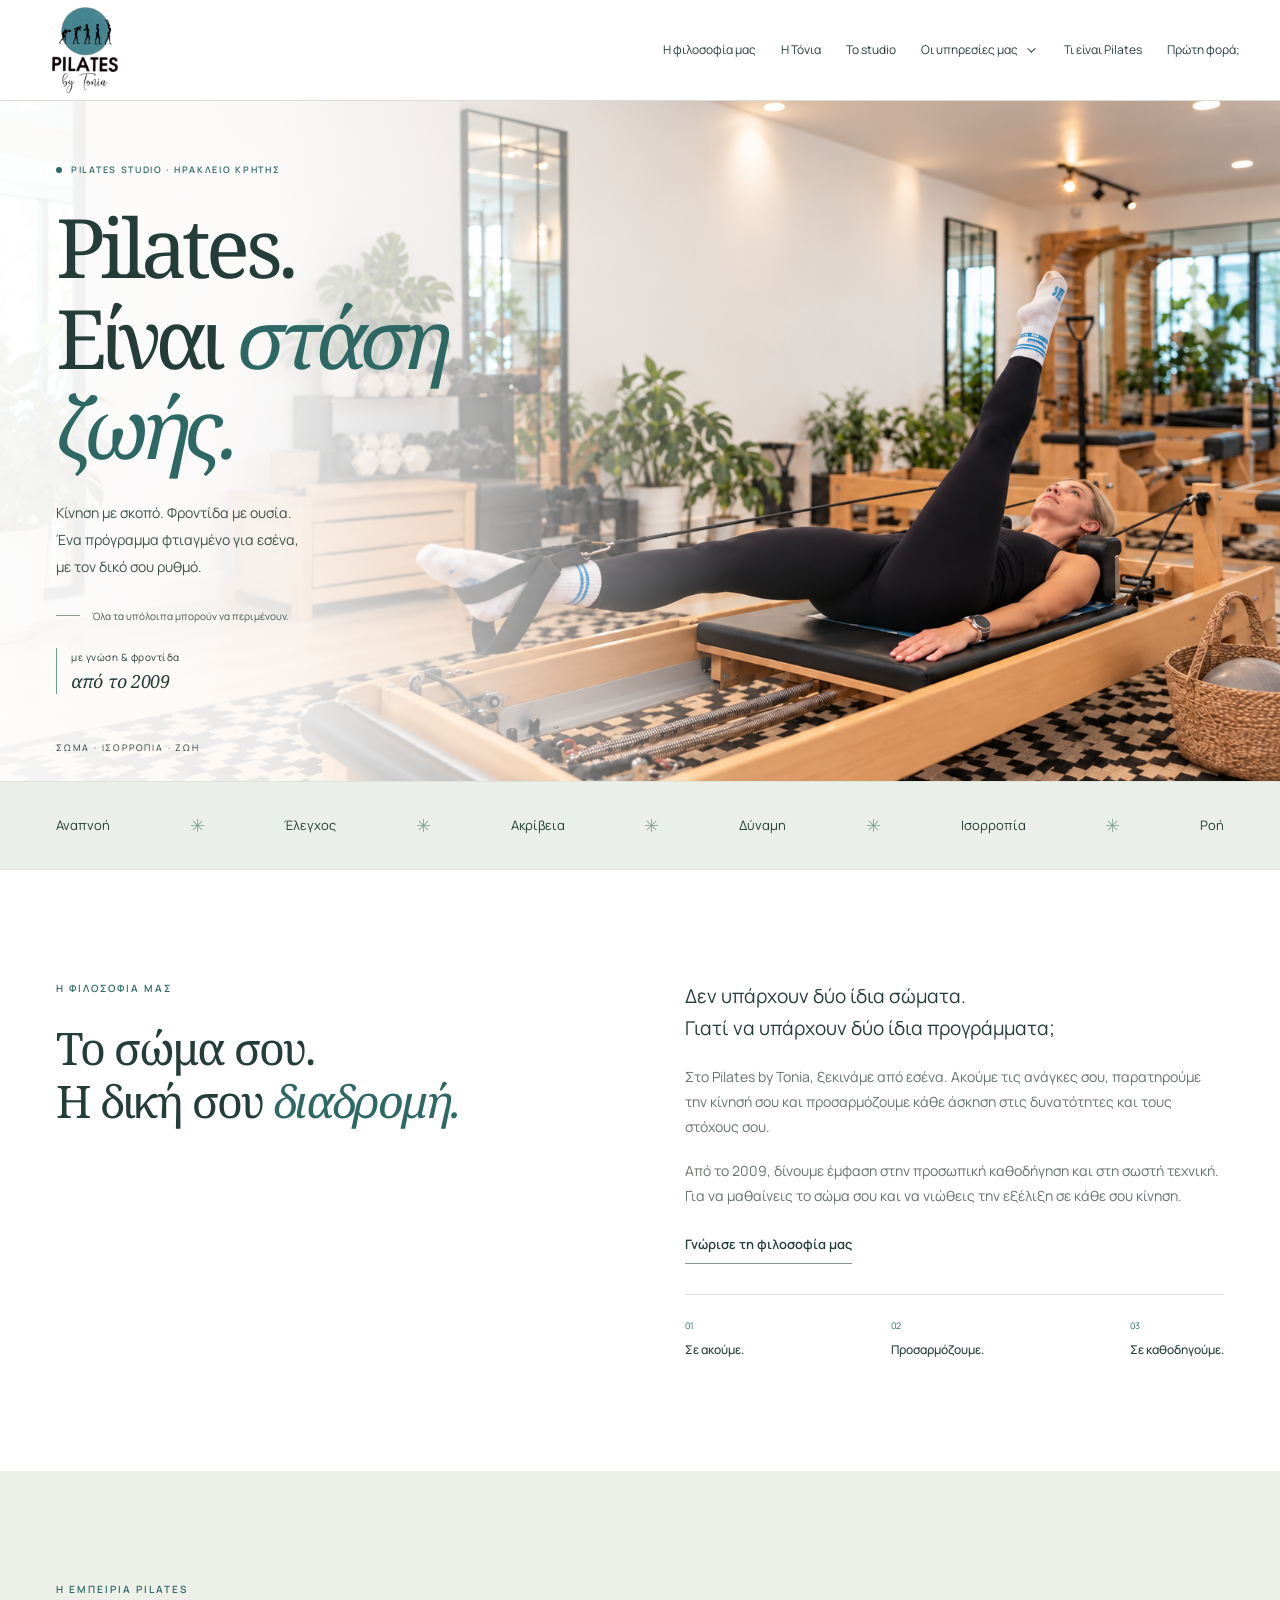
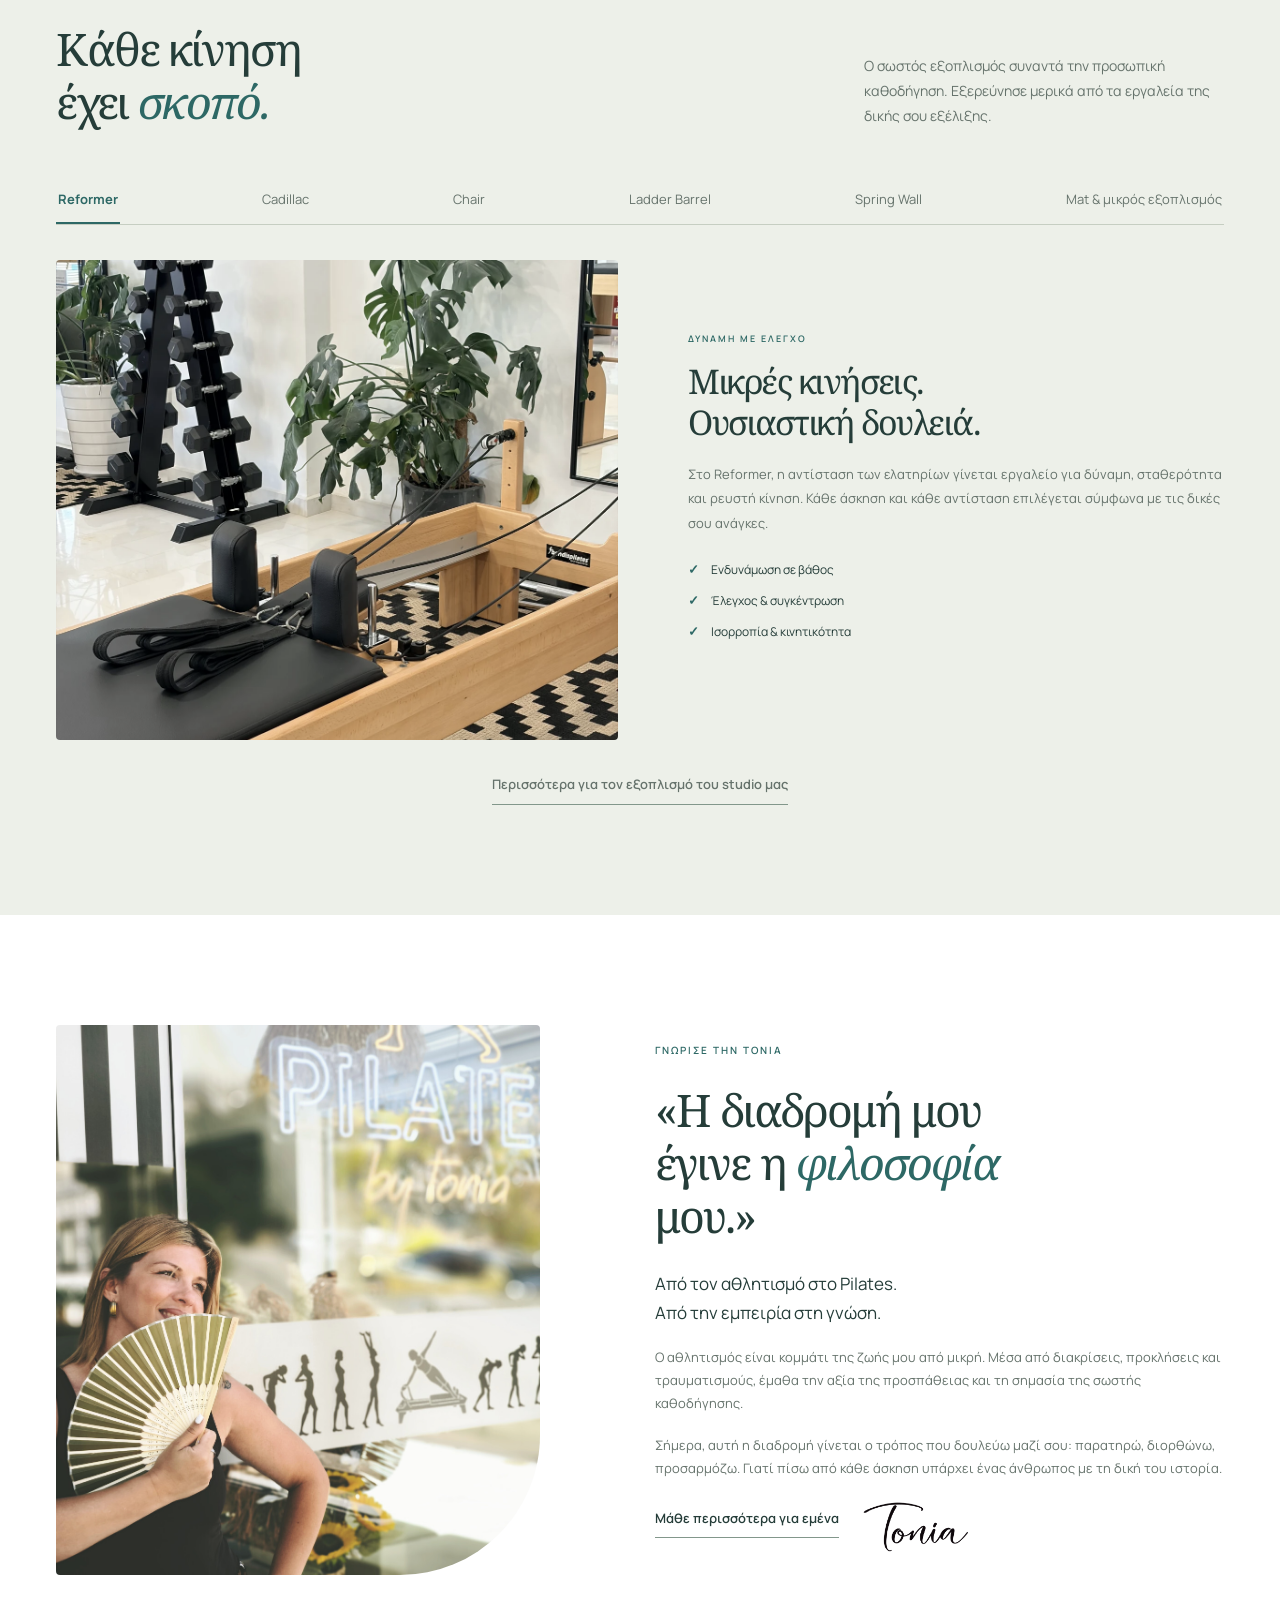
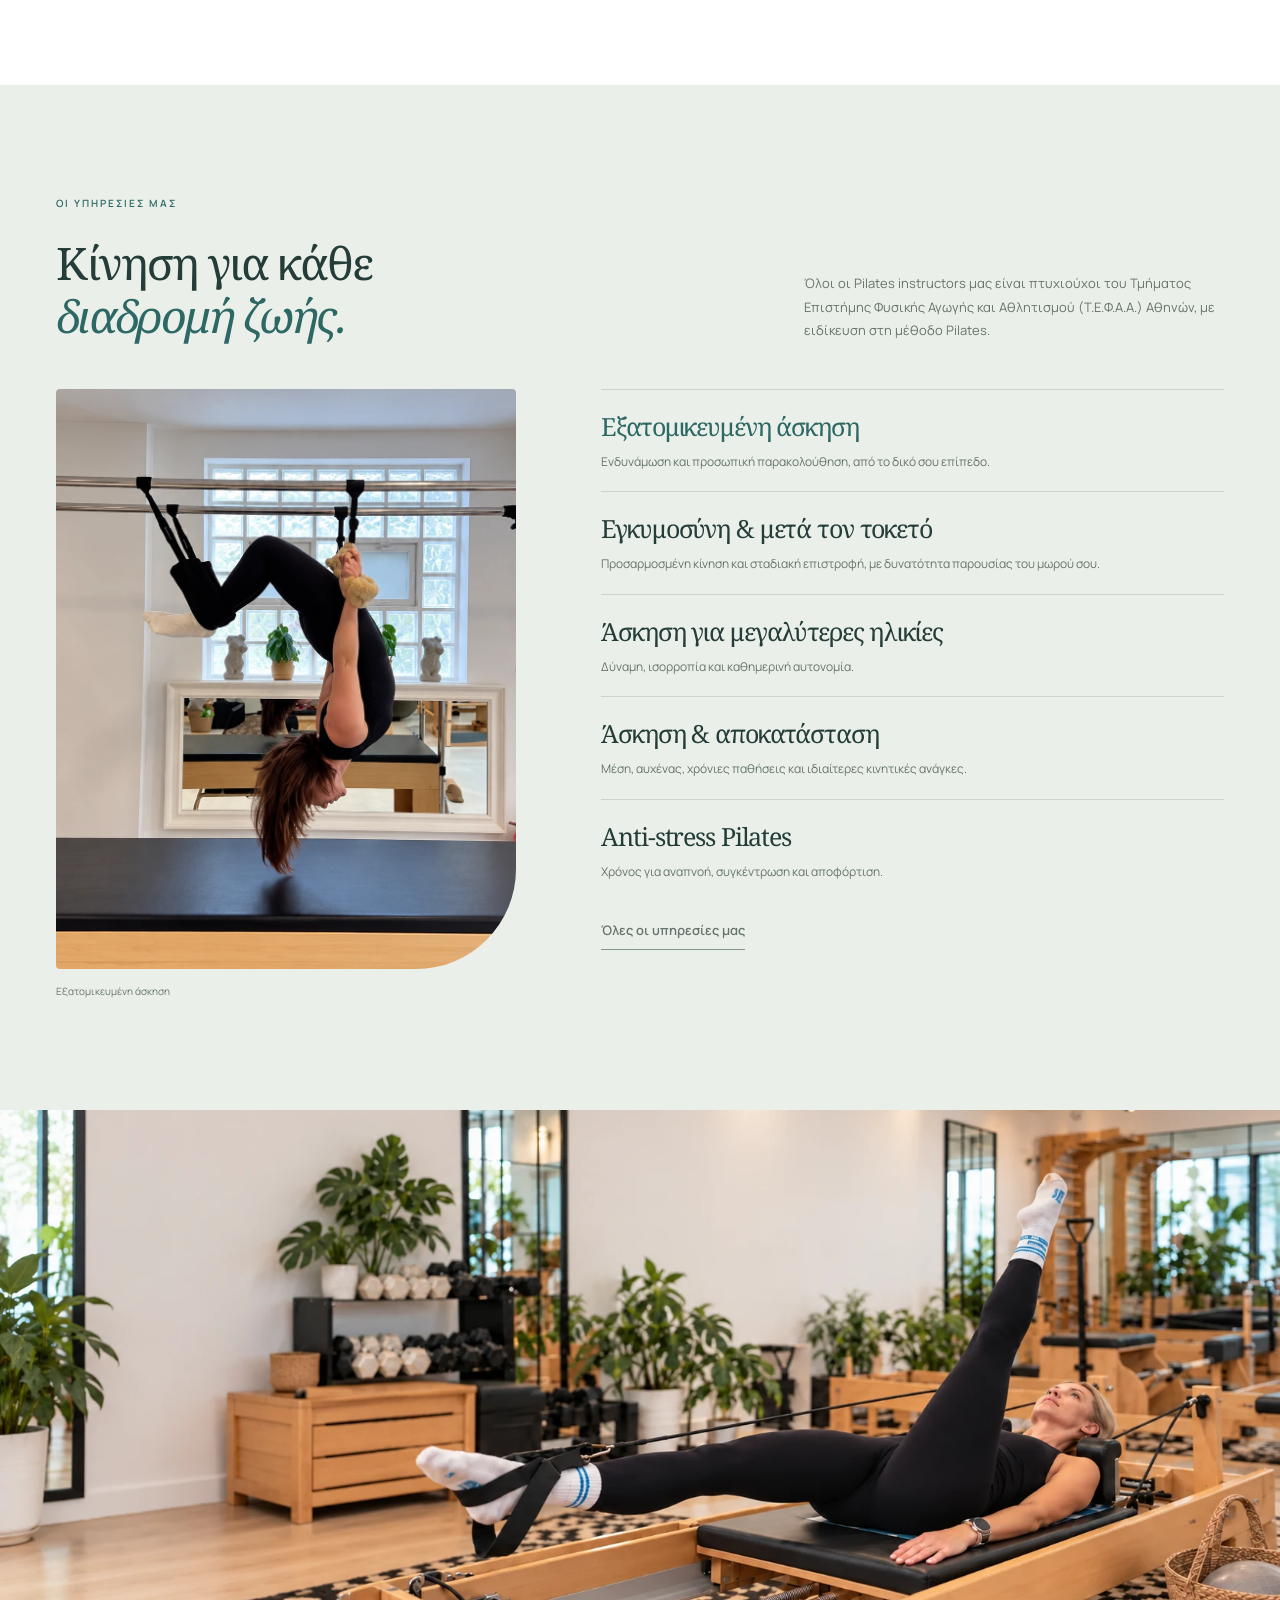
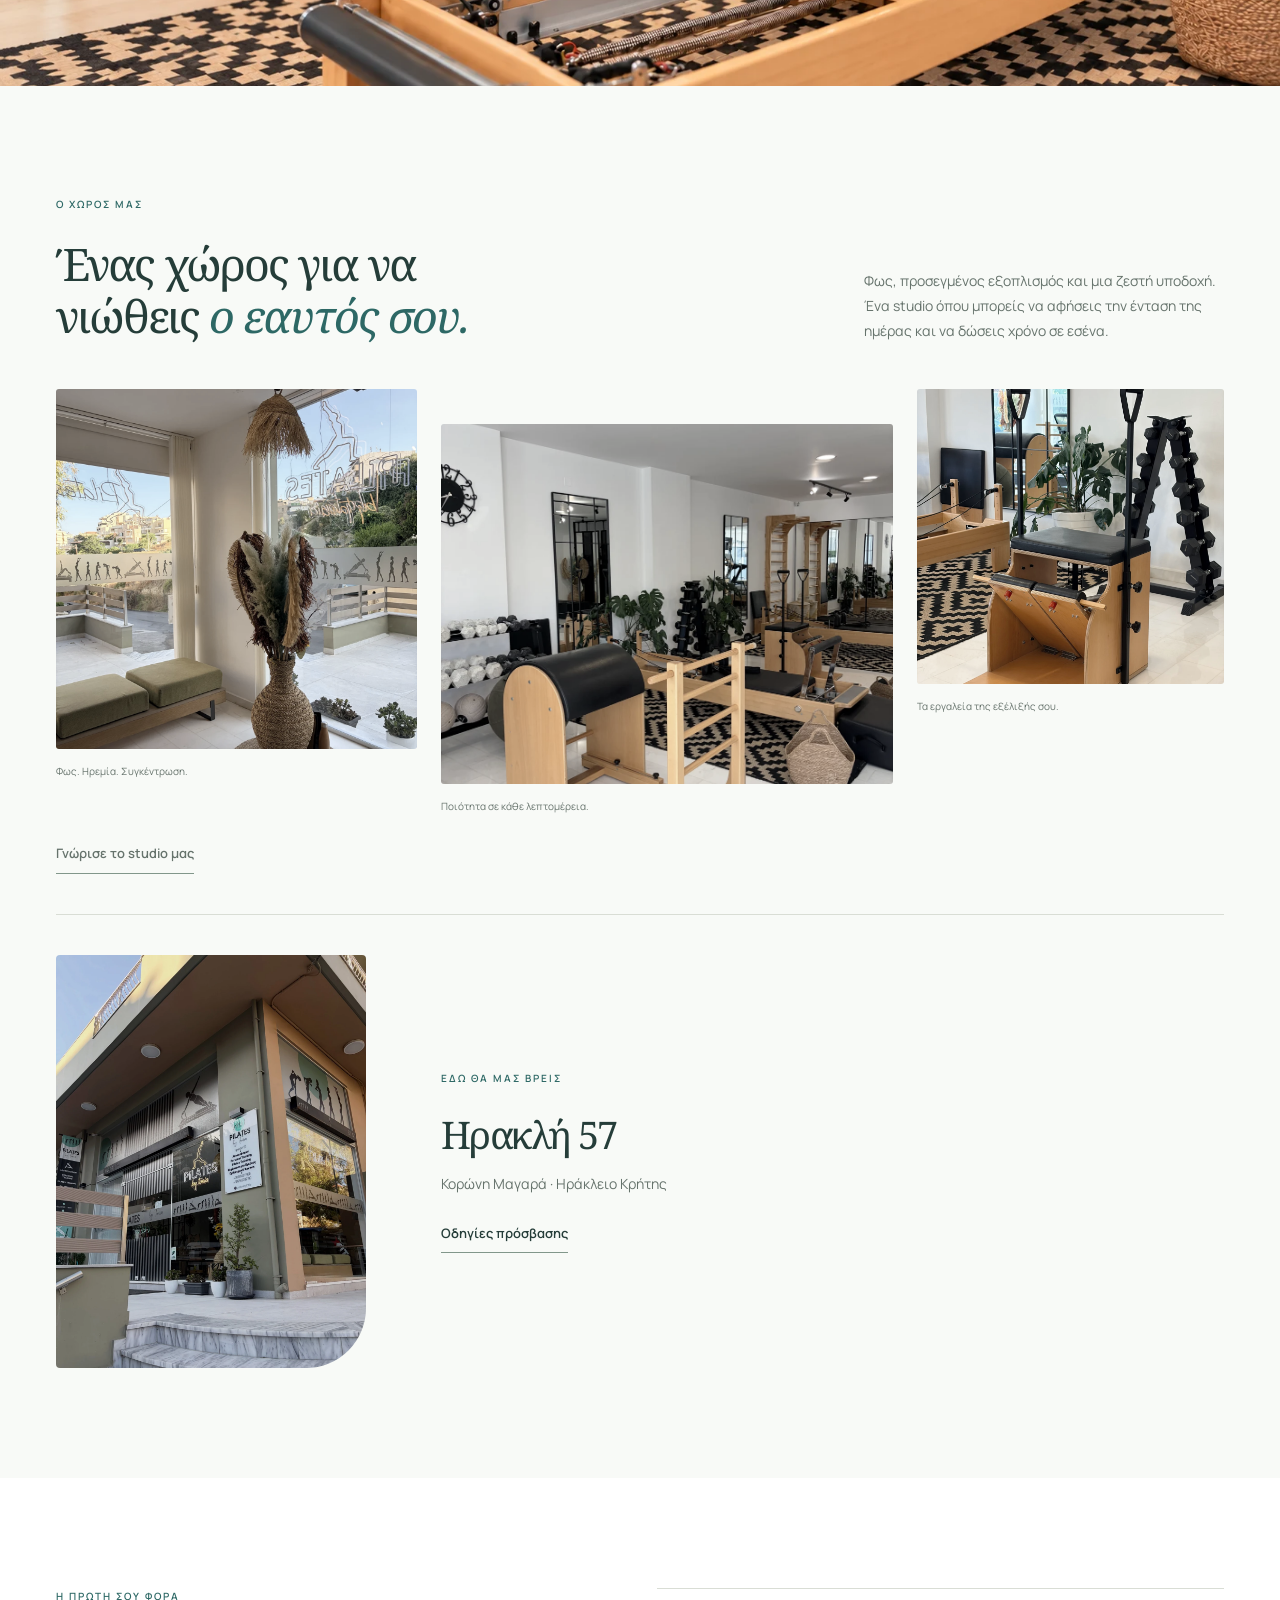
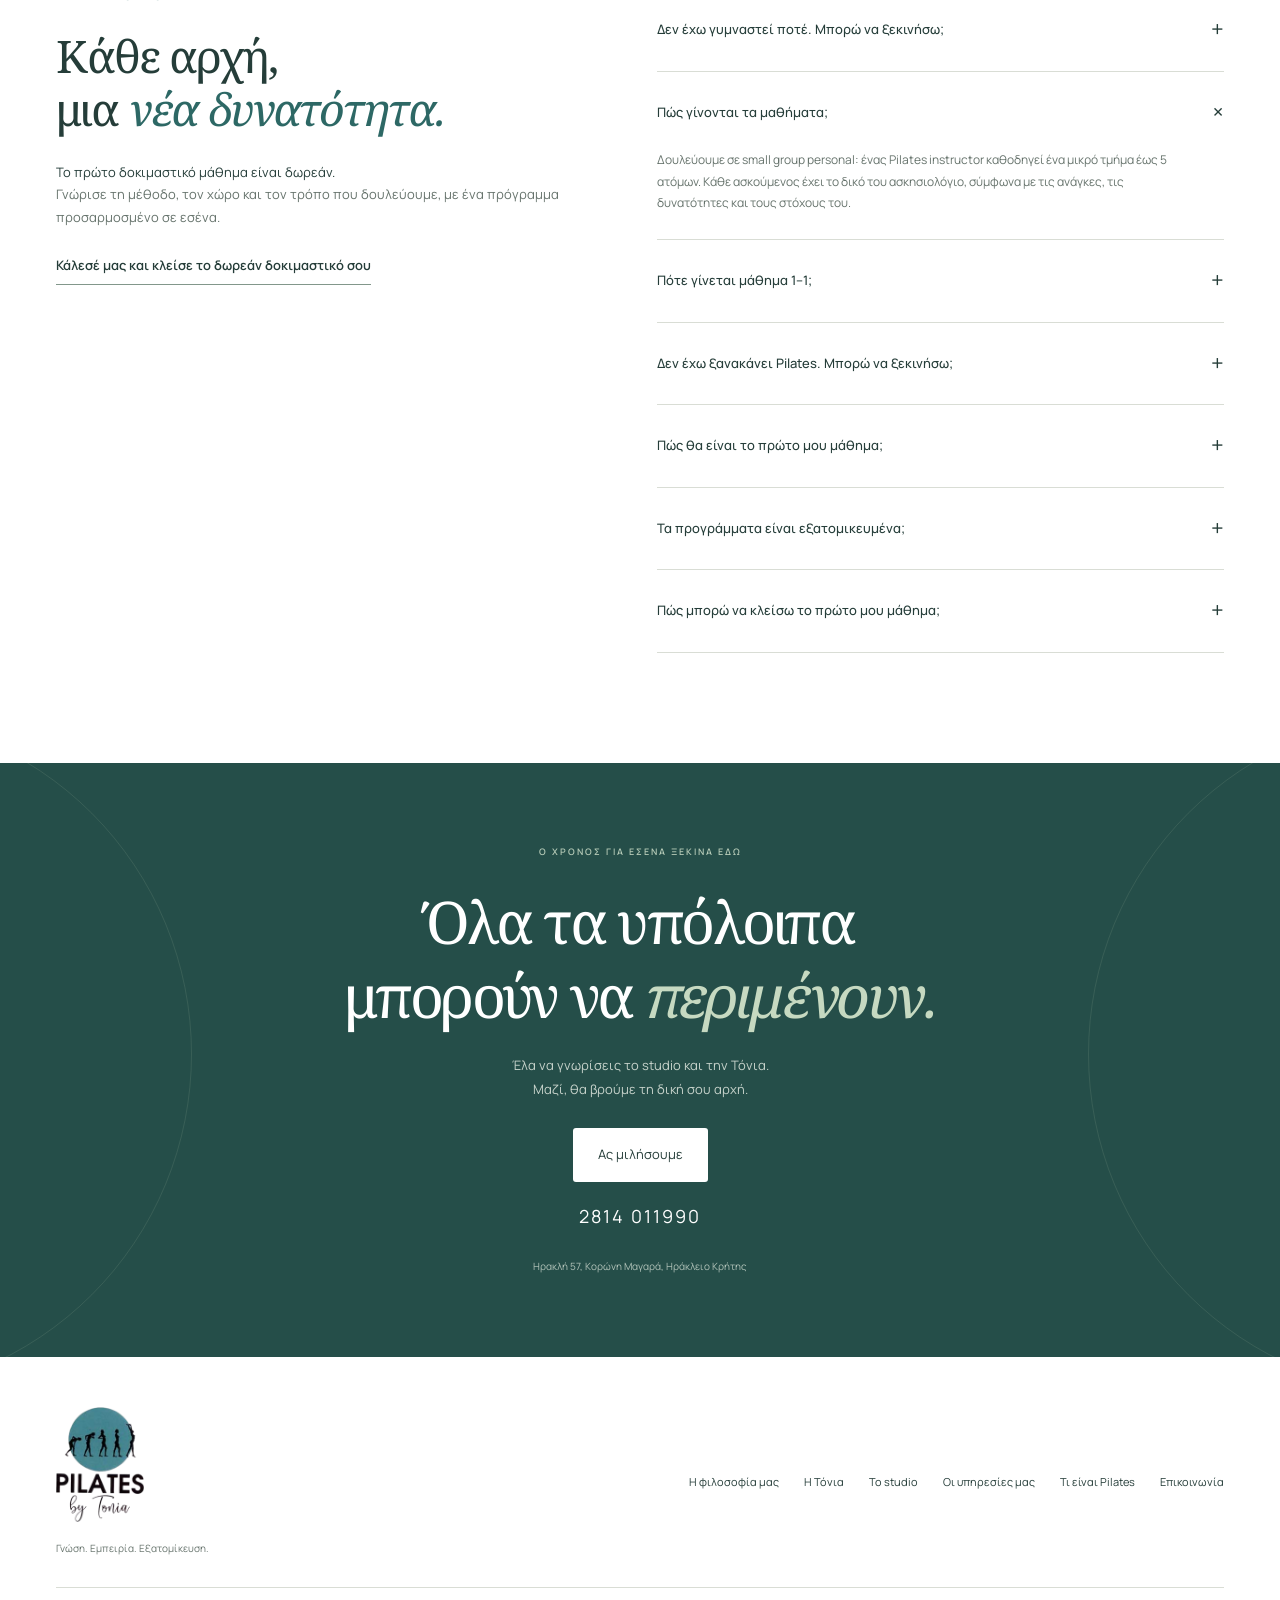
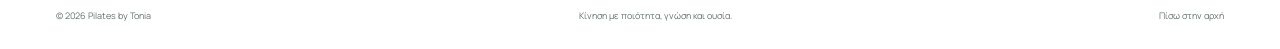
==== index-original.html @ 56502ca8 "Initial Commit" ====
<!doctype html>
<html lang="el">
<head>
<meta charset="UTF-8"><meta name="viewport" content="width=device-width, initial-scale=1">
<meta name="theme-color" content="#ffffff">
<title>Pilates by Tonia — Pilates. Είναι στάση ζωής.</title>
<meta name="description" content="Εξατομικευμένο Pilates από το 2009, στο Ηράκλειο Κρήτης. Γνώρισε την Τόνια και ένα studio όπου κάθε κίνηση έχει σκοπό. Ηρακλή 57, Κορώνη Μαγαρά. 2814 011990.">
<meta property="og:title" content="Pilates by Tonia — Είναι στάση ζωής."><meta property="og:description" content="Η δική σου κίνηση. Ο δικός σου ρυθμός. Εξατομικευμένο Pilates στο Ηράκλειο από το 2009."><meta property="og:type" content="website">
<link rel="icon" href="assets/logo.png"><link rel="preconnect" href="https://fonts.googleapis.com"><link rel="preconnect" href="https://fonts.gstatic.com" crossorigin><link href="https://fonts.googleapis.com/css2?family=Manrope:wght@400;500;600;700&family=Noto+Sans:wght@400;500;600;700&family=Noto+Serif:ital,wght@0,400;0,500;1,400&display=swap" rel="stylesheet">
<link rel="stylesheet" href="hero-original.css"><script src="hero-original.js" defer></script>
</head>
<body>
<a class="skip" href="#main">Μετάβαση στο περιεχόμενο</a>
<header class="header"><div class="nav-shell">
<a href="index.html" class="brand" aria-label="Pilates by Tonia — Αρχική"><img src="assets/logo.png" alt="Pilates by Tonia" width="100" height="100"></a>
<nav id="navigation" aria-label="Κύρια πλοήγηση"><a href="philosophy.html">Η φιλοσοφία μας</a><a href="tonia.html">Η Τόνια</a><a href="studio.html">Το studio</a><div class="nav-services"><a href="services.html">Οι υπηρεσίες μας</a><button class="services-toggle" type="button" aria-expanded="false" aria-controls="services-dropdown" aria-label="Εμφάνιση υπηρεσιών"><span aria-hidden="true"></span></button><ul class="services-dropdown" id="services-dropdown" hidden><li><a href="services.html#personal">Εξατομικευμένη άσκηση</a></li><li><a href="services.html#pregnancy">Εγκυμοσύνη</a></li><li><a href="services.html#postnatal">Μετά τον τοκετό</a></li><li><a href="services.html#mama-baby">Μαμά & μωρό</a></li><li><a href="services.html#seniors">Μεγαλύτερες ηλικίες</a></li><li><a href="services.html#adapted">Άσκηση & αποκατάσταση</a></li><li><a href="services.html#back-neck">Οσφυαλγίες & αυχενικά</a></li><li><a href="services.html#chronic">Αυτοάνοσα & χρόνιες παθήσεις</a></li><li><a href="services.html#anti-stress">Anti-stress Pilates</a></li></ul></div><a href="pilates.html">Τι είναι Pilates</a><a href="index.html#first-visit">Πρώτη φορά;</a></nav>
<button class="menu-toggle" aria-label="Άνοιγμα μενού" aria-expanded="false" aria-controls="navigation"><span></span><span></span></button>
</div></header>
<main id="main">
<section class="hero" aria-labelledby="hero-heading">
<img class="hero-image" src="assets/hero-studio-v2.png" alt="Άσκηση στο Reformer στον φωτεινό χώρο του Pilates by Tonia" fetchpriority="high" width="1672" height="941">
<div class="hero-inner wrap"><div class="hero-copy"><p class="eyebrow"><span class="dot"></span> PILATES STUDIO · ΗΡΑΚΛΕΙΟ ΚΡΗΤΗΣ</p><h1 id="hero-heading">Pilates.<br>Είναι <em>στάση</em><br> <em>ζωής.</em></h1><p class="hero-description">Κίνηση με σκοπό. Φροντίδα με ουσία.<br>Ένα πρόγραμμα φτιαγμένο για εσένα,<br class="desktop-break"> με τον δικό σου ρυθμό.</p><div class="hero-note"><span class="note-line"></span> Όλα τα υπόλοιπα μπορούν να περιμένουν.</div><div class="hero-history"><span>με γνώση & φροντίδα</span><strong>από το 2009</strong></div></div><div class="hero-meta"><span>ΣΩΜΑ · ΙΣΟΡΡΟΠΙΑ · ΖΩΗ</span></div></div>
</section>
<div class="principles"><div class="wrap principles-inner"><span>Αναπνοή</span><i aria-hidden="true">✳</i><span>Έλεγχος</span><i aria-hidden="true">✳</i><span>Ακρίβεια</span><i aria-hidden="true">✳</i><span>Δύναμη</span><i aria-hidden="true">✳</i><span>Ισορροπία</span><i aria-hidden="true">✳</i><span>Ροή</span></div></div>
<section id="philosophy" class="section wrap philosophy"><div><p class="eyebrow">Η ΦΙΛΟΣΟΦΙΑ ΜΑΣ</p><h2>Το σώμα σου.<br>Η δική σου <em>διαδρομή.</em></h2></div><div class="philosophy-copy"><p class="lead">Δεν υπάρχουν δύο ίδια σώματα.<br>Γιατί να υπάρχουν δύο ίδια προγράμματα;</p><p>Στο Pilates by Tonia, ξεκινάμε από εσένα. Ακούμε τις ανάγκες σου, παρατηρούμε την κίνησή σου και προσαρμόζουμε κάθε άσκηση στις δυνατότητες και τους στόχους σου.</p><p>Από το 2009, δίνουμε έμφαση στην προσωπική καθοδήγηση και στη σωστή τεχνική. Για να μαθαίνεις το σώμα σου και να νιώθεις την εξέλιξη σε κάθε σου κίνηση.</p><a class="text-link section-more" href="philosophy.html">Γνώρισε τη φιλοσοφία μας</a><div class="approach"><span>01 <strong>Σε ακούμε.</strong></span><span>02 <strong>Προσαρμόζουμε.</strong></span><span>03 <strong>Σε καθοδηγούμε.</strong></span></div></div></section>
<section class="movement section" id="practice"><div class="wrap"><div class="section-heading"><div><p class="eyebrow">Η ΕΜΠΕΙΡΙΑ PILATES</p><h2>Κάθε κίνηση<br>έχει <em>σκοπό.</em></h2></div><p>Ο σωστός εξοπλισμός συναντά την προσωπική καθοδήγηση. Εξερεύνησε μερικά από τα εργαλεία της δικής σου εξέλιξης.</p></div>
<div class="tabs" role="tablist" aria-label="Εξοπλισμός Pilates"><button role="tab" id="tab-reformer" aria-selected="true" aria-controls="equipment-panel" data-equipment="reformer">Reformer</button><button role="tab" id="tab-cadillac" aria-selected="false" aria-controls="equipment-panel" tabindex="-1" data-equipment="cadillac">Cadillac</button><button role="tab" id="tab-chair" aria-selected="false" aria-controls="equipment-panel" tabindex="-1" data-equipment="chair">Chair</button><button role="tab" id="tab-barrel" aria-selected="false" aria-controls="equipment-panel" tabindex="-1" data-equipment="barrel">Ladder Barrel</button><button role="tab" id="tab-spring" aria-selected="false" aria-controls="equipment-panel" tabindex="-1" data-equipment="spring">Spring Wall</button><button role="tab" id="tab-mat" aria-selected="false" aria-controls="equipment-panel" tabindex="-1" data-equipment="mat">Mat & μικρός εξοπλισμός</button></div>
<div class="equipment"><div class="equipment-photo"><img id="equipment-image" data-equipment="reformer" src="assets/reformer.webp" alt="Ξύλινο Reformer και εξοπλισμός Pilates στον χώρο του studio" width="1000" height="1333" loading="lazy"></div><div class="equipment-content"><div id="equipment-panel" role="tabpanel" aria-labelledby="tab-reformer" tabindex="0"><p class="eyebrow equipment-kicker" id="equipment-kicker">ΔΥΝΑΜΗ ΜΕ ΕΛΕΓΧΟ</p><h3 id="equipment-title">Μικρές κινήσεις.<br>Ουσιαστική δουλειά.</h3><p class="equipment-lead" id="equipment-lead" hidden></p><div id="equipment-description"><p>Στο Reformer, η αντίσταση των ελατηρίων γίνεται εργαλείο για δύναμη, σταθερότητα και ρευστή κίνηση. Κάθε άσκηση και κάθε αντίσταση επιλέγεται σύμφωνα με τις δικές σου ανάγκες.</p></div><ul class="equipment-benefits" id="equipment-benefits"><li>Ενδυνάμωση σε βάθος</li><li>Έλεγχος & συγκέντρωση</li><li>Ισορροπία & κινητικότητα</li></ul></div></div></div>
<p class="practice-more"><a class="text-link" href="studio.html#equipment">Περισσότερα για τον εξοπλισμό του studio μας</a></p></div></section>
<section class="section wrap tonia" id="tonia"><div class="tonia-photo"><img src="assets/tonia-home.jpg" alt="Η Τόνια χαμογελά δίπλα στη βιτρίνα του Pilates by Tonia" width="1400" height="1205" loading="lazy"></div><div class="tonia-copy"><p class="eyebrow">ΓΝΩΡΙΣΕ ΤΗΝ ΤΟΝΙΑ</p><h2>«Η διαδρομή μου<br>έγινε η <em>φιλοσοφία</em><br>μου.»</h2><p class="lead">Από τον αθλητισμό στο Pilates.<br>Από την εμπειρία στη γνώση.</p><p>Ο αθλητισμός είναι κομμάτι της ζωής μου από μικρή. Μέσα από διακρίσεις, προκλήσεις και τραυματισμούς, έμαθα την αξία της προσπάθειας και τη σημασία της σωστής καθοδήγησης.</p><p>Σήμερα, αυτή η διαδρομή γίνεται ο τρόπος που δουλεύω μαζί σου: παρατηρώ, διορθώνω, προσαρμόζω. Γιατί πίσω από κάθε άσκηση υπάρχει ένας άνθρωπος με τη δική του ιστορία.</p><a class="text-link" href="tonia.html">Μάθε περισσότερα για εμένα</a><span class="signature signature-logo" role="img" aria-label="Tonia"></span></div></section>
<section class="home-services section" id="services" aria-labelledby="services-title"><div class="wrap">
<div class="section-heading"><div><p class="eyebrow">ΟΙ ΥΠΗΡΕΣΙΕΣ ΜΑΣ</p><h2 id="services-title">Κίνηση για κάθε<br><em>διαδρομή ζωής.</em></h2></div><p>Όλοι οι Pilates instructors μας είναι πτυχιούχοι του Τμήματος Επιστήμης Φυσικής Αγωγής και Αθλητισμού (Τ.Ε.Φ.Α.Α.) Αθηνών, με ειδίκευση στη μέθοδο Pilates.</p></div>
<div class="home-services-layout"><figure class="home-services-photo"><img id="home-service-image" data-service="personal" src="assets/anti-stress-restored.webp" alt="Άσκηση αιώρησης στο Cadillac του studio" width="720" height="1280" loading="lazy"><figcaption id="home-service-caption">Εξατομικευμένη άσκηση</figcaption></figure>
<div class="home-service-links">
<a href="services.html#personal" data-service-key="personal" data-service-image="assets/anti-stress-restored.webp" data-service-alt="Άσκηση αιώρησης στο Cadillac του studio" data-service-width="720" data-service-height="1280" data-service-caption="Εξατομικευμένη άσκηση" class="is-previewed"><img class="mobile-service-photo" src="assets/anti-stress-restored.webp" alt="Άσκηση αιώρησης στο Cadillac του studio" loading="lazy" width="900" height="1200"><h3>Εξατομικευμένη άσκηση</h3><p>Ενδυνάμωση και προσωπική παρακολούθηση, από το δικό σου επίπεδο.</p></a>
<a href="services.html#pregnancy" data-service-key="pregnancy" data-service-image="assets/pilates-pregnancy-v2.webp" data-service-alt="Η Τόνια με έγκυο ασκούμενη στο studio" data-service-width="1200" data-service-height="1600" data-service-caption="Εγκυμοσύνη &amp; μετά τον τοκετό"><img class="mobile-service-photo" src="assets/pilates-pregnancy-v2.webp" alt="Η Τόνια με έγκυο ασκούμενη στο studio" loading="lazy" width="900" height="1200"><h3>Εγκυμοσύνη & μετά τον τοκετό</h3><p>Προσαρμοσμένη κίνηση και σταδιακή επιστροφή, με δυνατότητα παρουσίας του μωρού σου.</p></a>
<a href="services.html#seniors" data-service-key="seniors" data-service-image="assets/pilates-seniors-v2.webp" data-service-alt="Η Τόνια με ασκούμενη μεγαλύτερης ηλικίας που κρατά Μαγικό Κύκλο" data-service-width="1200" data-service-height="1600" data-service-caption="Άσκηση για μεγαλύτερες ηλικίες"><img class="mobile-service-photo" src="assets/pilates-seniors-v2.webp" alt="Η Τόνια με ασκούμενη μεγαλύτερης ηλικίας που κρατά Μαγικό Κύκλο" loading="lazy" width="900" height="1200"><h3>Άσκηση για μεγαλύτερες ηλικίες</h3><p>Δύναμη, ισορροπία και καθημερινή αυτονομία.</p></a>
<a href="services.html#adapted" data-service-key="adapted" data-service-image="assets/pilates-adaptive-v2.webp" data-service-alt="Η Τόνια δίπλα σε ασκούμενη με τεχνητό μέλος και βοηθήματα βάδισης στο studio" data-service-width="1200" data-service-height="1600" data-service-caption="Άσκηση &amp; αποκατάσταση"><img class="mobile-service-photo" src="assets/pilates-adaptive-v2.webp" alt="Η Τόνια δίπλα σε ασκούμενη με τεχνητό μέλος και βοηθήματα βάδισης στο studio" loading="lazy" width="900" height="1200"><h3>Άσκηση & αποκατάσταση</h3><p>Μέση, αυχένας, χρόνιες παθήσεις και ιδιαίτερες κινητικές ανάγκες.</p></a>
<a href="services.html#anti-stress" data-service-key="anti-stress" data-service-image="assets/cadillac-portrait-restored.webp" data-service-alt="Η Τόνια σε ελεγχόμενη άσκηση αιώρησης στο Cadillac" data-service-width="941" data-service-height="1670" data-service-caption="Anti-stress Pilates"><img class="mobile-service-photo" src="assets/cadillac-portrait-restored.webp" alt="Η Τόνια σε ελεγχόμενη άσκηση αιώρησης στο Cadillac" loading="lazy" width="900" height="1200"><h3>Anti-stress Pilates</h3><p>Χρόνος για αναπνοή, συγκέντρωση και αποφόρτιση.</p></a>
<p class="section-more"><a class="text-link" href="services.html">Όλες οι υπηρεσίες μας</a></p>
</div></div></div></section>
<figure class="studio-scroll-divider" data-scroll-divider><img src="assets/studio-divider.webp" alt="Ο χώρος του Pilates by Tonia" loading="lazy"></figure><section id="studio" class="studio section"><div class="wrap"><div class="section-heading"><div><p class="eyebrow">Ο ΧΩΡΟΣ ΜΑΣ</p><h2>Ένας χώρος για να<br>νιώθεις <em>ο εαυτός σου.</em></h2></div><p>Φως, προσεγμένος εξοπλισμός και μια ζεστή υποδοχή.<br>Ένα studio όπου μπορείς να αφήσεις την ένταση της ημέρας και να δώσεις χρόνο σε εσένα.</p></div><div class="studio-gallery"><figure><img src="assets/studio.webp" alt="Φωτεινή γωνιά του studio με μεγάλα παράθυρα και εξοπλισμό Pilates" width="900" height="1200" loading="lazy"><figcaption>Φως. Ηρεμία. Συγκέντρωση.</figcaption></figure><figure><img src="assets/studio-wide.webp" alt="Ο εσωτερικός χώρος του Pilates by Tonia με ξύλινο εξοπλισμό και φυτά" width="1000" height="1333" loading="lazy"><figcaption>Ποιότητα σε κάθε λεπτομέρεια.</figcaption></figure><figure><img src="assets/pilates-chair.webp" alt="Η ξύλινη Pilates Chair στον χώρο του studio" width="1200" height="1600" loading="lazy"><figcaption>Τα εργαλεία της εξέλιξής σου.</figcaption></figure></div><p class="section-more"><a class="text-link" href="studio.html">Γνώρισε το studio μας</a></p><div class="studio-arrival"><figure><img src="assets/studio-exterior.webp" alt="Η πρόσοψη και η είσοδος του Pilates by Tonia στην Ηρακλή 57" width="1200" height="1600" loading="lazy"></figure><div><p class="eyebrow">ΕΔΩ ΘΑ ΜΑΣ ΒΡΕΙΣ</p><h3>Ηρακλή 57</h3><p>Κορώνη Μαγαρά · Ηράκλειο Κρήτης</p><a class="text-link" href="https://www.google.com/maps/search/?api=1&query=Pilates+by+Tonia+%CE%97%CF%81%CE%B1%CE%BA%CE%BB%CE%AE+57+%CE%97%CF%81%CE%AC%CE%BA%CE%BB%CE%B5%CE%B9%CE%BF" target="_blank" rel="noopener noreferrer">Οδηγίες πρόσβασης</a></div></div></div></section>
<section id="first-visit" class="section wrap first-visit"><div><p class="eyebrow">Η ΠΡΩΤΗ ΣΟΥ ΦΟΡΑ</p><h2>Κάθε αρχή,<br>μια <em>νέα δυνατότητα.</em></h2><p class="lead">Το πρώτο δοκιμαστικό μάθημα είναι δωρεάν.</p><p>Γνώρισε τη μέθοδο, τον χώρο και τον τρόπο που δουλεύουμε, με ένα πρόγραμμα προσαρμοσμένο σε εσένα.</p><a class="text-link section-more" href="tel:+302814011990">Κάλεσέ μας και κλείσε το δωρεάν δοκιμαστικό σου</a></div><div class="faq"><details><summary>Δεν έχω γυμναστεί ποτέ. Μπορώ να ξεκινήσω;<span aria-hidden="true">+</span></summary><p>Ναι. Δεν χρειάζεται να είσαι ήδη δυνατός ή ευλύγιστος. Ξεκινάμε από το δικό σου επίπεδο, με απλές κινήσεις και χρόνο για να τις μάθεις. Δουλεύουμε σταδιακά στη δύναμη, στην κινητικότητα και στην καλύτερη στάση του σώματος, χωρίς πίεση να ακολουθήσεις τον ρυθμό κάποιου άλλου.</p></details><details open><summary>Πώς γίνονται τα μαθήματα;<span aria-hidden="true">+</span></summary><p>Δουλεύουμε σε small group personal: ένας Pilates instructor καθοδηγεί ένα μικρό τμήμα έως 5 ατόμων. Κάθε ασκούμενος έχει το δικό του ασκησιολόγιο, σύμφωνα με τις ανάγκες, τις δυνατότητες και τους στόχους του.</p></details><details><summary>Πότε γίνεται μάθημα 1–1;<span aria-hidden="true">+</span></summary><p>Σε ειδικές περιπτώσεις, το μάθημα γίνεται personal, ένας instructor με έναν ασκούμενο, κατόπιν συνεννόησης. Το studio διαθέτει έναν ενιαίο χώρο: παράλληλα μπορεί άλλος instructor να καθοδηγεί ένα μικρό τμήμα, με προσωπικό ασκησιολόγιο για κάθε άτομο.</p></details><details><summary>Δεν έχω ξανακάνει Pilates. Μπορώ να ξεκινήσω;<span aria-hidden="true">+</span></summary><p>Φυσικά. Ξεκινάμε από το δικό σου επίπεδο και δουλεύουμε μαζί στη σωστή τεχνική, την αναπνοή και τον έλεγχο. Το πρόγραμμά σου προσαρμόζεται σε εσένα, είτε είναι το πρώτο σου μάθημα είτε έχεις ήδη εμπειρία.</p></details><details><summary>Πώς θα είναι το πρώτο μου μάθημα;<span aria-hidden="true">+</span></summary><p>Το πρώτο δοκιμαστικό μάθημα είναι δωρεάν. Έλα λίγο νωρίτερα για να γνωρίσεις τον χώρο και να συζητήσουμε τους στόχους σου, τυχόν τραυματισμούς ή ό,τι σε απασχολεί. Θα σε καθοδηγούμε βήμα βήμα, με έμφαση στην αναπνοή και στην ποιότητα της κίνησης.</p></details><details><summary>Τα προγράμματα είναι εξατομικευμένα;<span aria-hidden="true">+</span></summary><p>Ναι. Η προσωπική προσέγγιση είναι η βάση της δουλειάς μας. Οι ασκήσεις και ο εξοπλισμός επιλέγονται με βάση τις ανάγκες, τις δυνατότητες και τους στόχους σου, με συνεχή παρακολούθηση και καθοδήγηση.</p></details><details><summary>Πώς μπορώ να κλείσω το πρώτο μου μάθημα;<span aria-hidden="true">+</span></summary><p>Κάλεσέ μας στο <a href="tel:+302814011990">2814 011990</a> για να συζητήσουμε τις ανάγκες σου, τις διαθέσιμες ώρες και τις πληροφορίες για τα μαθήματα.</p></details></div></section>
<section class="contact" id="contact"><div class="wrap contact-inner"><p class="eyebrow">Ο ΧΡΟΝΟΣ ΓΙΑ ΕΣΕΝΑ ΞΕΚΙΝΑ ΕΔΩ</p><h2>Όλα τα υπόλοιπα<br>μπορούν να <em>περιμένουν.</em></h2><p>Έλα να γνωρίσεις το studio και την Τόνια.<br>Μαζί, θα βρούμε τη δική σου αρχή.</p><a class="button light" href="tel:+302814011990">Ας μιλήσουμε</a><a class="contact-number" href="tel:+302814011990">2814 011990</a><div class="contact-location">Ηρακλή 57, Κορώνη Μαγαρά, Ηράκλειο Κρήτης</div></div></section>
</main>
<footer class="wrap footer"><div><a href="index.html" class="footer-brand" aria-label="Pilates by Tonia — Αρχική"><img src="assets/logo.png" alt="Pilates by Tonia" width="100" height="131" loading="lazy"></a><p>Γνώση. Εμπειρία. Εξατομίκευση.</p></div><div class="footer-links"><a href="philosophy.html">Η φιλοσοφία μας</a><a href="tonia.html">Η Τόνια</a><a href="studio.html">Το studio</a><a href="services.html">Οι υπηρεσίες μας</a><a href="pilates.html">Τι είναι Pilates</a><a href="index.html#contact">Επικοινωνία</a></div><div class="footer-bottom"><span>© <span id="year">2026</span> Pilates by Tonia</span><span>Κίνηση με ποιότητα, γνώση και ουσία.</span><a href="#">Πίσω στην αρχή</a></div></footer>
</body></html>
---- hero-original.css ----
:root{--paper:#ffffff;--ink:#253d39;--muted:#66736c;--teal:#2d6865;--line:#d9ddd5;--mint:#eaf0e9;--serif:'Noto Serif',Georgia,serif;--sans:'Manrope','Noto Sans',sans-serif}*{box-sizing:border-box}html{scroll-behavior:smooth;scroll-padding-top:110px}body{margin:0;color:var(--ink);background:var(--paper);font-family:var(--sans);font-size:15px;line-height:1.8}a{color:inherit;text-decoration:none}button{font:inherit}button,a{-webkit-tap-highlight-color:transparent}button:focus-visible,a:focus-visible,summary:focus-visible,[tabindex]:focus-visible{outline:3px solid #b47732;outline-offset:5px}img{display:block;max-width:100%;object-fit:cover}h1,h2,h3,p,figure{margin:0}h1,h2,h3{font-family:var(--serif);font-weight:400;letter-spacing:-.045em;line-height:1.18}h2{font-size:clamp(32px,3.5vw,49px)}h2 em,h1 em{font-weight:400;color:var(--teal)}p{color:var(--muted)}.wrap{width:min(1280px,calc(100% - 112px));margin-inline:auto}.section{padding-block:110px}.eyebrow{font-size:10px;font-weight:600;letter-spacing:2px;line-height:1.6;color:var(--teal);margin-bottom:26px}.button{display:inline-flex;gap:40px;align-items:center;justify-content:space-between;background:var(--teal);color:#fff;padding:17px 25px;font-size:13px;line-height:1.5;border-radius:3px;transition:background .2s,transform .2s}.button:hover{background:#214f4c;transform:translateY(-2px)}.button span{font-size:21px;line-height:1}.button.small{padding:13px 20px;gap:28px;font-size:12px}.text-link{display:inline-flex;align-items:center;gap:25px;padding-bottom:7px;border-bottom:1px solid #82978b;font-size:13px;font-weight:600}.text-link:hover{color:var(--teal);border-color:var(--teal)}.text-link span{font-size:22px}.header{border-bottom:1px solid var(--line);background:rgba(255,255,255,.97);position:sticky;top:0;z-index:20}.nav-shell{height:100px;width:min(1360px,calc(100% - 80px));margin:auto;display:flex;align-items:center;justify-content:space-between;gap:32px}.brand img{width:90px;height:86px;object-fit:contain}.header nav{display:flex;gap:32px;font-size:12px}.header nav a:hover{color:var(--teal);text-decoration:underline;text-underline-offset:6px}.menu-toggle{display:none}.skip{position:fixed;top:-80px;left:20px;z-index:100;background:white;padding:10px}.skip:focus{top:10px}.hero{display:grid;grid-template-columns:1fr 1.12fr;gap:45px;padding-top:50px;padding-bottom:60px;align-items:center}.hero-copy{padding:22px 0 10px}.hero h1{font-size:clamp(58px,6.7vw,94px);line-height:1.12;margin:25px 0 27px;letter-spacing:-.06em}.hero h1 em{font-style:italic}.hero .eyebrow{font-size:9px;letter-spacing:1.7px;display:flex;align-items:center;gap:9px;margin:0}.dot{width:6px;height:6px;background:var(--teal);border-radius:50%;flex:none}.hero-description{font-size:14px;line-height:1.95;margin-bottom:29px}.hero-note{display:flex;gap:12px;align-items:center;margin-top:29px;font-size:10px;color:var(--muted)}.note-line{width:24px;height:1px;background:#8e9f92}.hero-visual{position:relative;align-self:stretch;margin-top:0;min-height:600px;background:#f0f3f2;border-radius:180px 5px 5px 5px;overflow:hidden}.hero-image{position:absolute;width:100%;height:100%;object-position:52% 50%;filter:saturate(.77)}.image-caption{position:absolute;bottom:0;left:0;right:0;display:flex;align-items:center;justify-content:space-between;background:linear-gradient(transparent,rgba(30,42,39,.65));padding:70px 28px 25px;color:white;font-size:9px;letter-spacing:2px}.circle-arrow{border:1px solid #ffffff90;border-radius:50%;width:37px;height:37px;display:grid;place-items:center;font-size:20px}.since{position:absolute;top:25px;right:23px;padding:13px 17px;background:rgba(248,247,243,.9);border:1px solid #fff;display:flex;flex-direction:column;gap:1px;font-size:9px}.since strong{font-family:var(--serif);font-size:18px;font-weight:400}.principles{background:var(--mint);border-block:1px solid #dde5db}.principles-inner{min-height:87px;display:flex;align-items:center;justify-content:space-between;gap:22px}.principles span{font-size:13px}.principles i{font-size:18px;color:#89a498;font-style:normal}.philosophy{display:grid;grid-template-columns:1fr 1fr;gap:90px}.philosophy-copy p+p{margin-top:19px}.lead{font-size:19px;line-height:1.7;color:var(--ink)}.philosophy-copy>p:not(.lead){font-size:14px}.approach{display:flex;justify-content:space-between;gap:14px;border-top:1px solid var(--line);margin-top:30px;padding-top:23px;font-size:9px;color:var(--teal)}.approach strong{display:block;font-size:12px;margin-top:5px;font-weight:500;color:var(--ink)}.movement{background:#edf0e9}.section-heading{display:flex;align-items:end;justify-content:space-between;gap:70px;margin-bottom:46px}.section-heading>p{max-width:360px;font-size:14px}.equipment{display:grid;grid-template-columns:1.05fr 1fr;gap:70px;align-items:center}.equipment-photo{height:480px;position:relative;overflow:hidden;border-radius:4px}.equipment-photo img{width:100%;height:100%;object-position:center 56%;filter:saturate(.77)}.equipment-photo>span{position:absolute;bottom:19px;left:20px;background:var(--paper);font-size:10px;padding:6px 13px;letter-spacing:2px}.tabs{display:flex;gap:28px;border-bottom:1px solid #c6cec2;margin-bottom:35px}.tabs button{padding:0 0 14px;background:none;border:0;color:var(--muted);font-size:14px;cursor:pointer;position:relative}.tabs button[aria-selected=true]{color:var(--teal);font-weight:700}.tabs button[aria-selected=true]:after{content:'';position:absolute;bottom:-1px;left:0;right:0;height:2px;background:var(--teal)}.equipment-kicker{font-size:9px;margin-bottom:15px}.equipment h3{font-size:34px;margin-bottom:20px}.equipment-content p:not(.eyebrow){font-size:13px;line-height:1.9}.equipment-benefits{list-style:none;padding:0;margin:22px 0 25px;font-size:12px}.equipment-benefits li{margin:8px 0}.equipment-benefits li:before{content:'↗';margin-right:12px;color:var(--teal)}.equipment-footnote{font-size:11px;margin-top:22px;text-align:center}.tonia{display:grid;grid-template-columns:.85fr 1fr;gap:115px;align-items:center}.tonia-photo{height:610px;position:relative}.tonia-photo img{width:100%;height:100%;object-position:50% 35%;border-radius:4px 4px 140px 4px;filter:saturate(.68)}.photo-label{position:absolute;bottom:30px;left:24px;background:var(--paper);padding:12px 19px;font-family:var(--serif);font-style:italic;font-size:14px}.tonia-copy .lead{margin-top:27px;margin-bottom:18px;font-size:17px}.tonia-copy>p:not(.eyebrow):not(.lead):not(.signature){font-size:13px;margin-top:18px}.tonia-copy .text-link{margin-top:25px}.signature{font-family:var(--serif);font-style:italic;letter-spacing:-4px;font-size:46px;color:var(--teal);margin-top:14px;transform:rotate(-7deg);display:inline-block;margin-left:15px}.studio{background:#f8faf7}.studio-gallery{display:grid;grid-template-columns:1fr 1.25fr .85fr;gap:24px}.studio-gallery img{width:100%;height:360px;border-radius:3px;filter:saturate(.7)}.studio-gallery figure:nth-child(2){padding-top:35px}.studio-gallery figure:nth-child(3) img{height:295px}.studio-gallery figcaption{font-size:10px;padding-top:13px;color:var(--muted)}.studio-address{display:flex;justify-content:space-between;align-items:center;margin-top:40px;padding-top:25px;border-top:1px solid #d7d8cf;font-size:12px}.studio-address>span>span{font-size:23px;margin-right:12px}.first-visit{display:grid;grid-template-columns:1fr 1.1fr;gap:85px}.first-visit h2{margin-bottom:25px}.first-visit>div>p:not(.eyebrow){font-size:13px}.faq details{border-bottom:1px solid var(--line);padding:21px 0}.faq details:first-child{border-top:1px solid var(--line)}.faq summary{list-style:none;display:flex;justify-content:space-between;gap:25px;align-items:center;font-size:13px;font-weight:500;cursor:pointer}.faq summary::-webkit-details-marker{display:none}.faq summary span{font-size:22px;font-weight:400;flex:none;transition:transform .2s}.faq details[open] summary span{transform:rotate(45deg)}.faq details p{font-size:12px;padding:17px 30px 4px 0}.faq details p a{text-decoration:underline}.contact{background:#254e49;color:var(--paper);text-align:center;position:relative;overflow:hidden}.contact:before,.contact:after{content:'';position:absolute;width:680px;height:680px;border:1px solid #a6b9a326;border-radius:50%;top:-50px;pointer-events:none}.contact:before{left:-490px}.contact:after{right:-490px}.contact-inner{padding-block:82px}.contact .eyebrow{color:#b4c9b6;font-size:9px}.contact h2{font-size:clamp(36px,4.6vw,64px);line-height:1.25}.contact h2 em{color:#c6d9c1}.contact p:not(.eyebrow){color:#c7d3cb;margin-top:22px;font-size:13px}.contact .button{margin-top:27px}.button.light{background:#ffffff;color:var(--ink);gap:45px}.button.light:hover{background:#dce7d6}.contact-number{display:block;margin-top:18px;font-size:18px;letter-spacing:2px}.contact-location{font-size:10px;color:#b3c4ba;margin-top:25px}.footer{padding-top:50px;display:flex;justify-content:space-between;flex-wrap:wrap;gap:30px}.footer-brand{font-family:var(--serif);font-size:27px;letter-spacing:-1px}.footer-brand span{font-style:italic;font-size:19px}.footer p{font-size:10px;margin-top:9px}.footer-links{display:flex;gap:25px;align-items:center;font-size:11px}.footer-bottom{flex-basis:100%;display:flex;justify-content:space-between;border-top:1px solid var(--line);padding:20px 0 25px;font-size:9px;color:var(--muted)}
@media(min-width:1600px){.hero-visual{min-height:670px}.hero{gap:65px}}
@media(max-width:1100px){.wrap{width:calc(100% - 64px)}.nav-shell{width:calc(100% - 48px);gap:20px}.header nav{gap:20px;font-size:11px}.hero{gap:25px}.hero-visual{min-height:560px}.hero h1{font-size:71px}.hero .eyebrow{font-size:8px;letter-spacing:1px}.section{padding-block:85px}.philosophy,.first-visit{gap:45px}.tonia{gap:65px}.equipment{gap:45px}.tonia-photo{height:560px}.studio-gallery{gap:18px}.studio-gallery img{height:320px}}
@media(max-width:760px){html{scroll-padding-top:85px}.wrap{width:calc(100% - 40px)}.nav-shell{width:calc(100% - 32px);height:80px;gap:18px}.brand img{width:72px;height:68px}.nav-cta{margin-left:auto}.button.small{padding:11px 13px;font-size:10px;gap:15px}.menu-toggle{display:flex;flex-direction:column;justify-content:center;gap:6px;width:34px;height:38px;padding:5px;border:0;background:none;cursor:pointer}.menu-toggle span{height:1px;width:24px;background:var(--ink);transition:transform .2s}.menu-toggle[aria-expanded=true] span:first-child{transform:translateY(3.5px) rotate(45deg)}.menu-toggle[aria-expanded=true] span:last-child{transform:translateY(-3.5px) rotate(-45deg)}.header nav{display:none;position:absolute;top:80px;left:0;right:0;background:var(--paper);padding:20px 26px 25px;border-bottom:1px solid var(--line);font-size:14px}.header nav.open{display:flex;flex-direction:column;gap:20px}.hero{grid-template-columns:1fr;padding-top:30px;padding-bottom:30px;gap:30px}.hero-copy{padding:5px 0 0}.hero h1{font-size:65px;margin-top:20px;margin-bottom:21px;line-height:1.1}.hero h1 br:last-of-type{display:none}.hero .eyebrow{font-size:8px;letter-spacing:1.4px}.hero-description{font-size:13px;margin-bottom:23px}.hero-note{margin-top:22px;font-size:9px}.hero-visual{min-height:400px;border-radius:110px 4px 4px 4px}.hero-image{object-position:50% 50%}.since{top:17px;right:16px;font-size:8px;padding:9px 12px}.since strong{font-size:16px}.image-caption{padding:60px 20px 19px;font-size:8px}.principles-inner{flex-wrap:wrap;justify-content:center;column-gap:18px;row-gap:5px;padding-block:18px;min-height:75px}.principles span{font-size:11px}.principles i{font-size:13px}.principles i:nth-of-type(3){display:none}.section{padding-block:65px}h2{font-size:34px;letter-spacing:-1.4px}.eyebrow{font-size:9px;letter-spacing:1.5px;margin-bottom:18px}.philosophy,.equipment,.tonia,.first-visit{grid-template-columns:1fr;gap:30px}.lead{font-size:17px}.philosophy-copy>p:not(.lead){font-size:13px}.section-heading{display:block;margin-bottom:29px}.section-heading>p{max-width:none;margin-top:24px;font-size:13px}.equipment-photo{height:330px}.equipment{gap:28px}.tabs{margin-bottom:28px;gap:35px}.equipment h3{font-size:31px}.equipment-footnote{text-align:left;font-size:10px}.tonia{gap:35px}.tonia-photo{height:440px;max-width:450px;width:100%;margin:auto}.tonia-photo img{object-position:50% 33%}.tonia-copy .signature{display:block;margin:18px 0 0}.studio-gallery{grid-template-columns:1fr 1fr;gap:15px}.studio-gallery img{height:240px}.studio-gallery figure:nth-child(2){padding-top:24px}.studio-gallery figure:nth-child(3){display:none}.studio-gallery figcaption{font-size:9px;line-height:1.5}.studio-address{flex-direction:column;align-items:start;gap:15px;margin-top:25px;font-size:11px}.studio-address .text-link{font-size:11px}.first-visit{gap:30px}.faq summary{font-size:12px}.faq details p{padding-right:15px}.contact-inner{padding-block:65px}.contact h2{font-size:36px}.contact-location{font-size:9px}.footer{padding-top:32px;gap:25px}.footer-links{gap:20px;font-size:10px}.footer-bottom{gap:13px;flex-wrap:wrap;font-size:8px}.footer-bottom>span:nth-child(2){display:none}}
@media(max-width:380px){.hero h1{font-size:57px}.hero .eyebrow{font-size:7px}.hero-visual{min-height:340px}.principles-inner{gap:13px}.principles span{font-size:10px}.contact h2{font-size:31px}.studio-gallery img{height:205px}}
@media(prefers-reduced-motion:reduce){html{scroll-behavior:auto}*,*:before,*:after{transition:none!important}}

/* Full-width photographic hero and dedicated biography page. */
.header nav{margin-left:auto}.header nav [aria-current="page"]{color:var(--teal);text-decoration:underline;text-underline-offset:6px}
.hero{position:relative;display:block;width:100%;max-width:none;margin:0;padding:0;isolation:isolate;overflow:hidden;background:#fff}
.hero>.hero-image{position:absolute;inset:0;width:100%;height:100%;object-fit:cover;object-position:center 53%;filter:none;z-index:-2}
.hero:before{content:"";position:absolute;inset:0;background:linear-gradient(90deg,rgba(255,255,255,.95) 0%,rgba(255,255,255,.89) 22%,rgba(255,255,255,.64) 38%,rgba(255,255,255,.08) 58%,transparent 70%);z-index:-1}
.hero-inner{position:relative;min-height:680px;display:flex;align-items:center;padding-block:60px 85px}
.hero-copy{width:47%;padding:0}.hero h1{font-size:clamp(62px,6.4vw,88px);line-height:1.1;margin:24px 0 27px}.hero-description{color:#3d514b;margin-bottom:0}.hero-note{color:#41564e;margin-top:26px}.hero-meta{position:absolute;left:0;right:0;bottom:25px;display:flex;justify-content:space-between;gap:20px;align-items:center;font-size:9px;letter-spacing:1.8px;color:var(--ink)}.hero-meta span:last-child{font-size:10px;letter-spacing:.5px;background:rgba(255,255,255,.9);padding:7px 12px;border-radius:2px}
.about-intro{display:grid;grid-template-columns:1.1fr .85fr;gap:100px;align-items:center}.about-copy h1{font-size:clamp(38px,4.4vw,62px)}.about-copy h1 em{color:var(--teal)}.about-copy .lead{margin-top:30px}.about-copy>p:not(.eyebrow):not(.signature){margin-bottom:20px}.about-copy>p:not(.eyebrow):not(.lead):not(.signature){font-size:14px}.about-portrait img{width:100%;height:620px;object-position:50% 30%;border-radius:3px 3px 120px 3px}.about-quote{background:var(--mint);padding:60px 0;text-align:center}.about-quote p{font-family:var(--serif);font-size:clamp(26px,3vw,40px);line-height:1.55;color:var(--ink)}.about-quote em{color:var(--teal)}.about-method{display:grid;grid-template-columns:1fr 1fr;gap:90px}.about-method p+p{margin-top:20px}.about-method p:not(.lead):not(.eyebrow){font-size:14px}.about-invitation{background:#f7faf7;text-align:center}.about-invitation p:not(.eyebrow){margin:25px 0;font-size:14px}.about-invitation .text-link{margin-top:5px}
@media(min-width:1600px){.hero-inner{min-height:740px}}
@media(max-width:1100px){.hero-inner{min-height:620px;padding-top:45px}.hero-copy{width:48%}.hero h1{font-size:65px}.hero>.hero-image{object-position:57% center}.about-intro{gap:50px}.about-portrait img{height:540px}}
@media(max-width:760px){.header nav{margin-left:0}.menu-toggle{margin-left:auto}.hero{display:flex;flex-direction:column;padding:0;gap:0}.hero>.hero-image{position:relative;inset:auto;z-index:auto;width:100%;height:auto;aspect-ratio:16/9;object-fit:cover;object-position:center;order:0}.hero:before{display:none}.hero-inner{min-height:0;padding-top:28px;padding-bottom:29px;display:block;order:1}.hero-copy{width:100%}.hero h1{font-size:clamp(48px,13vw,65px);margin-top:17px;margin-bottom:20px}.hero-description{font-size:13px}.hero-note{margin-top:20px}.hero-meta{position:static;flex-wrap:wrap;margin-top:23px;gap:10px;font-size:8px}.hero-meta span:last-child{padding:0;background:none;font-size:9px}.about-intro{grid-template-columns:1fr;gap:30px}.about-copy h1{font-size:42px}.about-portrait{max-width:440px;width:100%;margin:auto}.about-portrait img{height:470px}.about-method{grid-template-columns:1fr;gap:30px}.about-invitation p:not(.eyebrow){font-size:13px}}
/* Small brand details and the three editorial pages. */
.hero-history{display:flex;flex-direction:column;gap:3px;padding-left:14px;border-left:1px solid #73978c;margin-top:23px;width:fit-content;color:var(--ink)}
.hero-history>span{font-size:10px;letter-spacing:.5px}.hero-history strong{font:italic 18px/1.4 var(--serif);letter-spacing:-.3px}
.hero-meta span:first-child{background:none;padding:0;font-size:9px;letter-spacing:1.8px}
.tonia-photo{height:550px}.tonia-photo img{object-position:25% center;filter:none}
.signature.signature-logo{display:inline-block;vertical-align:middle;width:108px;height:70px;margin:12px 0 0 18px;transform:none;background-image:url('assets/logo.png');background-repeat:no-repeat;background-size:225.6px 295.2px;background-position:-90px -226px}
.about-copy .signature-logo{margin-left:0}
.section-more{margin-top:24px}.practice-more{text-align:center;margin-top:30px}.footer-links{flex-wrap:wrap}
.page-intro{display:grid;grid-template-columns:1fr 1fr;gap:80px;align-items:center}.page-intro h1{font-size:clamp(42px,4.5vw,64px)}.page-intro>div>p:not(.eyebrow){margin-top:22px}.page-intro>div>p:not(.eyebrow):not(.lead){font-size:14px}.page-intro .text-link{margin-top:27px}
.page-intro-photo img{width:100%;height:570px;border-radius:4px 4px 100px 4px;object-position:center 55%}.page-intro-photo figcaption,.editorial-photo figcaption{font-size:10px;color:var(--muted);margin-top:14px}.pilates-intro-photo img{height:500px;object-fit:cover;object-position:center}
.studio-values{background:var(--mint);border-block:1px solid #dde5db}.studio-values>.wrap{display:flex;align-items:center;justify-content:space-around;gap:25px;padding-block:26px}.studio-values p{color:var(--ink);font-size:13px}.studio-values span{color:#89a498}
.soft-section{background:#f3f6f0}.equipment-directory{display:grid;grid-template-columns:1fr 1fr;gap:32px 70px;margin:0 0 38px}.equipment-directory>div{border-top:1px solid #d0dace;padding-top:24px}.equipment-directory dt{font:400 28px/1.3 var(--serif);letter-spacing:-.8px;color:var(--ink)}.equipment-directory dd{margin:15px 0 0;color:var(--muted);font-size:13px;line-height:1.9}
.visit-section{display:grid;grid-template-columns:1.1fr 1fr;gap:100px;align-items:start}.visit-section>div>p:not(.eyebrow){font-size:14px;margin-top:25px}.visit-details{font-style:normal;border-left:1px solid var(--line);padding-left:50px;display:flex;align-items:start;flex-direction:column}.visit-details .eyebrow{margin-bottom:18px}.visit-details strong{font:400 32px/1.4 var(--serif);margin-bottom:8px}.visit-details>span:not(.eyebrow){font-size:13px;color:var(--muted)}.visit-phone{font-size:22px;margin-top:24px;letter-spacing:1px}.visit-details p{font-size:12px;margin:12px 0 18px;max-width:310px}
.philosophy-intro{text-align:center;padding-block:95px}.philosophy-intro h1{font-size:clamp(37px,4.1vw,60px);max-width:1080px;margin:auto;line-height:1.3}.philosophy-intro .lead{margin-top:30px;font-size:18px}
.editorial-split{display:grid;grid-template-columns:1fr 1fr;gap:85px;align-items:center}.editorial-photo img{width:100%;height:490px;object-fit:cover;border-radius:4px;object-position:25% center}.editorial-copy>p:not(.eyebrow){font-size:14px;margin-top:23px}
.method-columns{display:grid;grid-template-columns:repeat(3,1fr);gap:45px}.method-columns article{border-top:1px solid var(--line);padding-top:26px}.method-columns h3{font-size:29px;line-height:1.4}.method-columns p{font-size:13px;margin-top:15px}
.principle-grid{display:grid;grid-template-columns:repeat(3,1fr);gap:38px 55px;margin:0}.principle-grid>div{border-top:1px solid #ced9ca;padding-top:21px}.principle-grid dt{font:400 29px/1.4 var(--serif);color:var(--teal);letter-spacing:-.8px}.principle-grid dd{margin:13px 0 0;font-size:13px;color:var(--muted)}
@media(max-width:1100px){.page-intro{gap:45px}.page-intro-photo img{height:470px}.editorial-split{gap:45px}.editorial-photo img{height:450px}.visit-section{gap:50px}.visit-details{padding-left:30px}.header nav{gap:23px}.tonia-photo{height:490px}.hero-inner{padding-block:35px 70px}}
@media(max-width:760px){.hero-inner{padding-block:28px 29px}.hero-history{margin-top:22px}.hero-meta{margin-top:22px}.hero-meta span:first-child{font-size:8px}.signature.signature-logo{margin-left:0;margin-top:20px}.tonia-copy .signature-logo{display:block;margin:20px 0 0}.tonia-photo{height:420px;max-width:450px}.tonia-photo img{object-position:23% center}.page-intro,.editorial-split,.visit-section{grid-template-columns:1fr;gap:35px}.page-intro h1{font-size:43px}.page-intro-photo img{height:410px;border-radius:4px 4px 75px 4px}.page-intro>div>p:not(.eyebrow):not(.lead){font-size:13px}.studio-values>.wrap{flex-wrap:wrap;gap:10px 18px;justify-content:center;padding-block:21px}.studio-values p{font-size:11px}.studio-values span{font-size:12px}.studio-values span:last-of-type{display:none}.equipment-directory{grid-template-columns:1fr;gap:24px}.equipment-directory dt{font-size:26px}.visit-details{border-left:0;border-top:1px solid var(--line);padding:28px 0 0}.philosophy-intro{padding-block:65px}.philosophy-intro h1{font-size:35px}.philosophy-intro .lead{font-size:16px}.editorial-photo img{height:370px}.editorial-copy>p:not(.eyebrow){font-size:13px}.method-columns{grid-template-columns:1fr;gap:25px}.method-columns h3{font-size:28px}.principle-grid{grid-template-columns:1fr 1fr;gap:25px}.principle-grid dt{font-size:25px}.principle-grid dd{font-size:12px}.studio-page-gallery{grid-template-columns:1fr 1fr}.studio-page-gallery figure:nth-child(3){display:block;grid-column:1/-1;max-width:100%}.studio-page-gallery figure:nth-child(3) img{height:260px;object-position:center 65%}.footer-links{gap:15px 20px}}
@media(max-width:380px){.principle-grid{grid-template-columns:1fr}.page-intro h1{font-size:38px}.philosophy-intro h1{font-size:31px}.tonia-photo{height:380px}}
/* Equipment: four homepage tabs, six sequential studio presentations. */
.tabs{gap:22px;flex-wrap:wrap;row-gap:8px}.tabs button{font-size:13px;white-space:nowrap}
.equipment-benefits li:before{content:'✓';font-size:13px;font-weight:600}
#equipment-image[data-equipment="cadillac"]{object-position:center 63%}
#equipment-image[data-equipment="barrel"]{object-fit:contain;object-position:center;background:#efede7}
#equipment-image[data-equipment="chair"]{object-position:center 58%}
.pilates-intro-photo img{object-position:center 63%}
.equipment-showcase{background:#f3f6f0}.equipment-index{display:flex;flex-wrap:wrap;gap:12px 28px;border-block:1px solid #d6ded2;padding:19px 0;margin-top:10px}.equipment-index a{font-size:12px;color:var(--teal);text-underline-offset:6px}.equipment-index a:hover{text-decoration:underline}
.apparatus{padding-block:65px;border-bottom:1px solid #d6ded2;scroll-margin-top:115px}.apparatus-row{display:grid;grid-template-columns:1fr 1fr;gap:75px;align-items:center}.apparatus-row>figure{min-width:0}.apparatus-row>figure img{width:100%;height:550px;object-fit:cover;object-position:center 57%;border-radius:4px}.apparatus-row>figure img.cadillac-photo{object-position:center 63%}.apparatus:nth-of-type(even) .apparatus-row>figure{order:2}.apparatus-row figcaption,.springs-guide figcaption{font-size:10px;line-height:1.65;color:var(--muted);margin-top:13px}.apparatus-copy h3{font-size:43px;margin-bottom:22px}.apparatus-copy .eyebrow{margin-bottom:17px}.apparatus-copy .lead{font-size:18px;color:var(--ink);margin-top:0}.apparatus-copy p:not(.eyebrow):not(.lead){font-size:14px;margin-top:19px}.apparatus-copy .equipment-benefits{margin-top:23px}
#ladder-barrel .apparatus-row>figure img{object-fit:contain;background:#eeede7}#spring-wall .apparatus-row>figure img{object-fit:contain;background:#f6f5ef}
.springs-guide{display:grid;grid-template-columns:.8fr 1fr;gap:65px;margin-top:55px;padding:38px;background:#fff;border-radius:5px;align-items:start}.springs-guide>figure img{width:100%;height:auto;max-height:650px;object-fit:contain;border-radius:3px}.springs-guide h4{font-family:var(--serif);font-size:30px;font-weight:400;line-height:1.3;letter-spacing:-1px;margin:0 0 18px}.springs-guide p:not(.eyebrow){font-size:12px;line-height:1.9}.spring-colors{margin:22px 0}.spring-colors>div{padding:13px 0;border-top:1px solid var(--line)}.spring-colors dt{display:flex;align-items:center;gap:10px;font-size:12px;font-weight:600}.spring-colors dd{margin:5px 0 0 22px;color:var(--muted);font-size:12px;line-height:1.7}.spring-dot{width:12px;height:12px;flex:none;border-radius:50%;border:1px solid #00000017}.spring-dot.yellow{background:#e6c64d}.spring-dot.blue{background:#357eaa}.spring-dot.green{background:#588251}.spring-dot.red{background:#ae4548}.spring-dot.black{background:#2e3434}.springs-guide p.spring-note{font-size:10px;line-height:1.75;color:#607167;padding-top:10px}.equipment-outro{padding-top:40px;text-align:center}.equipment-outro p{font-family:var(--serif);font-size:24px;color:var(--ink);margin-bottom:20px}
@media(max-width:1100px){.apparatus-row{gap:45px}.apparatus-row>figure img{height:490px}.apparatus-copy h3{font-size:37px}.springs-guide{gap:35px;padding:28px}.tabs{gap:20px}.tabs button{font-size:12px}}
@media(max-width:760px){.tabs{gap:16px;flex-wrap:nowrap;justify-content:space-between}.tabs button{font-size:11px;padding-bottom:12px}.apparatus{padding-block:42px}.apparatus-row{grid-template-columns:1fr;gap:27px}.apparatus-row>figure img{height:420px}.apparatus:nth-of-type(even) .apparatus-row>figure{order:0}.apparatus-copy h3{font-size:34px}.apparatus-copy .lead{font-size:17px}.apparatus-copy p:not(.eyebrow):not(.lead){font-size:13px}.equipment-index{gap:12px 22px}.equipment-index a{font-size:11px}.springs-guide{grid-template-columns:1fr;gap:28px;padding:22px;margin-top:30px}.springs-guide>figure img{max-height:390px}.springs-guide h4{font-size:28px}.equipment-outro p{font-size:21px}.apparatus-row figcaption{font-size:9px}.equipment-showcase>.wrap>.section-heading{margin-bottom:25px}}
@media(max-width:380px){.tabs{gap:10px}.tabs button{font-size:10px}.apparatus-row>figure img{height:360px}.springs-guide{padding:17px}}

/* Services and the instructor's training. */
.header nav{gap:25px}.header nav a{white-space:nowrap}
.qualifications{display:grid;grid-template-columns:.85fr 1.15fr;gap:100px;border-bottom:1px solid var(--line)}
.qualifications-heading>p:not(.eyebrow){font-size:14px;margin-top:26px}.qualifications-heading .text-link{margin-top:26px}
.qualification-list{margin:0}.qualification-list>div{border-top:1px solid var(--line);padding:23px 0}.qualification-list>div:last-child{padding-bottom:0}.qualification-list dt{font:400 25px/1.4 var(--serif);letter-spacing:-.5px;color:var(--ink)}.qualification-list dd{margin:10px 0 0;font-size:13px;color:var(--muted);line-height:1.9}
.home-services{background:var(--mint)}.home-services .section-heading>p{max-width:420px;font-size:13px}.home-services-layout{display:grid;grid-template-columns:.85fr 1.15fr;gap:85px;align-items:start}.home-services-photo img{width:100%;height:580px;object-fit:cover;object-position:center 35%;border-radius:4px 4px 100px 4px}.home-services-photo figcaption{font-size:10px;color:var(--muted);margin-top:13px}.home-service-links>a{display:block;border-top:1px solid #cbd6ca;padding:19px 0}.home-service-links>a h3{font-size:25px;line-height:1.4}.home-service-links>a p{font-size:12px;margin-top:7px}.home-service-links>a:hover h3{color:var(--teal);text-decoration:underline;text-decoration-thickness:1px;text-underline-offset:5px}.home-service-links .section-more{margin-top:14px}
.services-intro{display:grid;grid-template-columns:1.1fr 1fr;gap:85px;align-items:center}.services-intro h1{font-size:clamp(42px,4.5vw,64px)}.services-intro>div>p+p{margin-top:20px}.services-intro>div>p:not(.lead):not(.eyebrow){font-size:14px}
.team-credentials{background:var(--mint);padding-block:55px}.team-credentials>.wrap{display:grid;grid-template-columns:1.1fr 1fr;gap:85px;align-items:center}.team-credentials h2{font-size:35px}.team-credentials p:not(.eyebrow){font-size:14px}.team-credentials p+p{margin-top:17px}.team-credentials .text-link{margin-top:20px}.team-credentials .eyebrow{margin-bottom:18px}.team-credentials strong{font-weight:600;color:var(--ink)}
.service-index{display:flex;flex-wrap:wrap;justify-content:space-between;gap:12px 24px;padding-block:25px;border-bottom:1px solid var(--line)}.service-index a{font-size:11px;color:var(--teal);text-underline-offset:5px}.service-index a:hover{text-decoration:underline}
.service-feature{display:grid;grid-template-columns:1fr 1fr;gap:85px;align-items:center}.service-feature-reverse .service-photo{order:2}.service-photo{min-width:0}.service-photo img{width:100%;height:auto;aspect-ratio:3/4;object-fit:cover;border-radius:4px}.service-photo.personal-photo img{height:570px;object-position:center 48%}.service-copy>.lead{margin-top:25px}.service-copy>p:not(.eyebrow):not(.lead){font-size:14px;margin-top:20px}.service-copy .equipment-benefits{margin-bottom:0}.service-copy p.care-note{border-left:2px solid #9bb3a5;padding-left:18px;font-size:12px;color:#4f665b}
.maternity-section{background:#f8faf7}.maternity-content{display:grid;grid-template-columns:1fr 1fr;gap:85px}.maternity-content>article{border-top:1px solid var(--line);padding-top:28px;scroll-margin-top:120px}.maternity-content h3{font-size:31px;line-height:1.3}.maternity-content>article>p:not(.eyebrow){font-size:14px;margin-top:20px}.baby-note{background:#eaf0e9;border-radius:4px 4px 40px 4px;padding:23px 26px;margin-top:27px}.baby-note h4{font:400 24px/1.3 var(--serif);margin:0 0 10px}.baby-note p{font-size:13px}
.adapted-section{background:#f3f6f0}.service-detail-grid{display:grid;grid-template-columns:repeat(3,1fr);gap:40px;margin-top:60px}.service-detail-grid article{border-top:1px solid #cfdbca;padding-top:23px}.service-detail-grid h3{font-size:25px;line-height:1.4}.service-detail-grid p{font-size:13px;margin-top:15px}
.anti-stress-section{display:grid;grid-template-columns:1fr 1fr;gap:85px}.anti-stress-section p+p{margin-top:20px}.anti-stress-section p:not(.eyebrow):not(.lead){font-size:14px}.anti-stress-section .text-link{margin-top:25px}
@media(max-width:1100px){.header nav{gap:18px;font-size:11px}.qualifications,.home-services-layout,.services-intro,.team-credentials>.wrap,.service-feature,.maternity-content,.anti-stress-section{gap:45px}.home-services-photo img{height:555px}.service-photo.personal-photo img{height:510px}.service-detail-grid{gap:28px}.home-service-links>a h3{font-size:22px}}
@media(min-width:761px) and (max-width:900px){.header nav{gap:12px;font-size:10px}.nav-shell{gap:18px}.brand img{width:76px;height:80px}}
@media(max-width:760px){.header nav.open{gap:20px;font-size:14px}.qualifications,.home-services-layout,.services-intro,.team-credentials>.wrap,.service-feature,.maternity-content,.anti-stress-section{grid-template-columns:1fr;gap:32px}.qualification-list dt{font-size:23px}.qualifications-heading>p:not(.eyebrow){font-size:13px}.home-services-photo{max-width:420px;width:100%;margin:auto}.home-services-photo img{height:auto;aspect-ratio:3/4;max-height:500px}.home-services-layout{gap:29px}.home-service-links>a{padding-block:18px}.home-service-links>a h3{font-size:24px}.home-service-links>a p{font-size:12px}.services-intro h1{font-size:43px}.services-intro>div>p:not(.lead):not(.eyebrow){font-size:13px}.team-credentials{padding-block:45px}.team-credentials h2{font-size:32px}.team-credentials p:not(.eyebrow){font-size:13px}.service-index{justify-content:start;gap:14px 22px;padding-block:23px}.service-photo{max-width:450px;width:100%;margin:auto}.service-photo.personal-photo img{height:440px}.service-feature-reverse .service-photo{order:0}.service-copy>p:not(.eyebrow):not(.lead){font-size:13px}.maternity-content h3{font-size:29px}.maternity-content>article>p:not(.eyebrow){font-size:13px}.maternity-content{gap:40px}.baby-note{padding:22px}.service-detail-grid{grid-template-columns:1fr;gap:28px;margin-top:38px}.service-detail-grid h3{font-size:25px}.anti-stress-section p:not(.eyebrow):not(.lead){font-size:13px}.studio .studio-gallery figure:nth-child(3){display:block;grid-column:1/-1}.studio .studio-gallery figure:nth-child(3) img{height:320px;object-position:center 56%}}
@media(max-width:380px){.services-intro h1{font-size:38px}.home-service-links>a h3{font-size:22px}}

/* Service disclosure, maternity media and studio arrival. */
.header nav{align-items:center}.nav-services{position:relative;display:flex;align-items:center;gap:3px}.services-toggle{border:0;background:none;color:var(--ink);padding:8px 6px;cursor:pointer;display:grid;place-items:center}.services-toggle span{width:6px;height:6px;border-right:1px solid currentColor;border-bottom:1px solid currentColor;transform:rotate(45deg) translateY(-2px);transition:transform .2s}.services-toggle[aria-expanded="true"] span{transform:rotate(225deg) translate(-1px,-1px)}
.services-dropdown{list-style:none;position:absolute;top:calc(100% + 14px);right:-18px;min-width:270px;padding:10px;margin:0;background:#fff;border:1px solid var(--line);border-radius:4px;box-shadow:0 12px 30px #253d3914;max-height:calc(100dvh - 135px);overflow-y:auto;z-index:30}.services-dropdown[hidden]{display:none}.header .services-dropdown a{display:block;padding:9px 13px;font-size:12px;line-height:1.6;white-space:normal;border-radius:2px}.header .services-dropdown a:hover,.header .services-dropdown a:focus-visible{background:var(--mint);text-decoration:none;color:var(--teal)}
.maternity-content{display:block}.maternity-content>.maternity-feature{display:grid;grid-template-columns:1fr 1fr;align-items:center;gap:75px;padding-top:35px}.maternity-content>.maternity-feature+.maternity-feature{margin-top:65px;padding-top:65px}.maternity-photo{max-width:430px;width:100%;margin-inline:auto}.maternity-photo img{width:100%;height:auto;border-radius:4px 4px 90px 4px}.maternity-copy h3{font-size:36px}.maternity-copy>p:not(.eyebrow){font-size:14px;margin-top:22px}.maternity-copy .baby-note{scroll-margin-top:130px}.maternity-video{max-width:350px;width:100%;margin-inline:auto}.video-frame{position:relative;overflow:hidden;border-radius:4px;background:#edf0e9}.video-frame video{display:block;width:100%;height:auto;aspect-ratio:9/16;object-fit:contain}.video-toggle{position:absolute;right:14px;bottom:14px;border:1px solid #ffffff80;border-radius:3px;background:#fff;color:var(--ink);font:500 11px/1.4 var(--sans);padding:9px 13px;cursor:pointer;box-shadow:0 2px 10px #253d3920}.video-toggle[hidden]{display:none}.video-toggle:hover{background:var(--mint)}.maternity-video figcaption{font-size:10px;color:var(--muted);margin-top:13px}
.visit-section{align-items:center;grid-template-columns:1fr 1fr;gap:85px}.visit-photo img{width:100%;height:auto;border-radius:4px 4px 90px 4px}.visit-copy .visit-details{border-left:0;border-top:1px solid var(--line);padding:28px 0 0;margin-top:30px}.visit-copy .visit-details strong{font-size:29px}.visit-copy .visit-phone{margin-top:16px}.visit-copy .visit-details .eyebrow{margin-bottom:12px}.footer-brand{display:inline-block}.footer-brand img{width:88px;height:auto;object-fit:contain}.footer{align-items:center}
@media(max-width:1100px){.maternity-content>.maternity-feature,.visit-section{gap:45px}.maternity-copy h3{font-size:32px}.maternity-video{max-width:320px}.header nav{gap:15px}}
@media(min-width:761px) and (max-width:900px){.header nav{gap:10px}.services-toggle{padding-inline:5px}.services-dropdown{right:-35px}}
@media(max-width:760px){.header nav.open{align-items:stretch;max-height:calc(100dvh - 80px);overflow-y:auto;gap:17px}.nav-services{display:grid;grid-template-columns:1fr 36px;gap:0}.services-toggle{width:36px;height:32px;padding:8px}.services-dropdown{position:static;grid-column:1/-1;min-width:0;max-height:none;box-shadow:none;border:0;border-left:1px solid #b9cbbd;border-radius:0;margin:12px 0 0 7px;padding:0 0 0 11px;background:transparent}.header .services-dropdown a{font-size:12px;padding:9px 10px}.maternity-content>.maternity-feature{grid-template-columns:1fr;gap:28px}.maternity-content>.maternity-feature+.maternity-feature{margin-top:40px;padding-top:40px}.maternity-photo{max-width:400px}.maternity-copy h3{font-size:29px}.maternity-copy>p:not(.eyebrow){font-size:13px}.maternity-video{max-width:320px}.visit-section{grid-template-columns:1fr;gap:35px}.visit-photo{max-width:440px;width:100%;margin-inline:auto}.visit-copy .visit-details{margin-top:27px}.footer-brand img{width:78px}}

/* Keep all six selectors on one horizontal row above the copy. */
.equipment-content{min-width:0}.tabs{display:flex;flex-wrap:nowrap;justify-content:flex-start;gap:18px;max-width:100%;overflow-x:auto;overflow-y:hidden;overscroll-behavior-x:contain;scrollbar-width:thin;scrollbar-color:#9bad9f transparent;scroll-padding-inline:8px;padding-bottom:8px;border-bottom:1px solid #c6cec2;align-items:stretch}.tabs button{flex:0 0 auto;white-space:nowrap;text-align:left;min-height:47px;padding:10px 2px;border-bottom:0;font-size:12px;line-height:1.5}.tabs button:focus-visible{outline-offset:-2px}.tabs button[aria-selected=true]:after{bottom:0}.equipment-content p.equipment-lead{font-size:16px;line-height:1.6;color:var(--ink);margin-bottom:16px}#equipment-lead[hidden]{display:none}#equipment-description p+p{margin-top:15px}#equipment-image[data-equipment="spring"]{object-fit:contain;background:#f6f5ef}#equipment-image[data-equipment="mat"]{object-fit:contain;background:#eeeae3}.practice-more .text-link{text-align:left}
.studio-arrival{display:grid;grid-template-columns:minmax(200px,310px) 1fr;gap:75px;align-items:center;margin-top:40px;padding-top:40px;border-top:1px solid var(--line)}.studio-arrival figure img{width:100%;height:auto;border-radius:4px 4px 60px 4px}.studio-arrival h3{font-size:38px}.studio-arrival p:not(.eyebrow){font-size:14px;margin-top:15px}.studio-arrival .text-link{margin-top:25px}
@media(max-width:1100px){.tabs{gap:15px}.tabs button{font-size:11px}.studio-arrival{gap:45px;grid-template-columns:minmax(200px,280px) 1fr}}
@media(max-width:760px){.tabs{gap:16px}.tabs button{font-size:12px;min-height:48px}.studio-arrival{grid-template-columns:1fr;gap:28px;margin-top:30px;padding-top:30px}.studio-arrival figure{max-width:340px;width:100%}.studio-arrival h3{font-size:32px}.studio-arrival p:not(.eyebrow){font-size:13px}.studio-arrival .eyebrow{margin-bottom:14px}}

/* A full-width selector row sits above the equipment image and copy. */
#practice>.wrap>.tabs{justify-content:space-between;gap:28px;margin-bottom:35px;padding-bottom:0}#practice>.wrap>.tabs button{font-size:13px;min-height:50px}
.home-service-links>a.is-previewed h3{color:var(--teal)}.home-services-photo img[data-service="personal"]{object-position:center 48%}.anti-stress-feature .service-photo img{height:480px;aspect-ratio:auto;object-position:center 55%}.anti-stress-feature .text-link{margin-top:25px}
@media(max-width:760px){#practice>.wrap>.tabs{justify-content:flex-start;gap:24px;margin-bottom:28px;padding-bottom:6px}#practice>.wrap>.tabs button{font-size:12px}.anti-stress-feature .service-photo img{height:390px}}

/* Gentle camera drift stays inside the existing equipment frame. */
.equipment-photo{overflow:hidden}
#equipment-image,.apparatus-image-frame img{animation:equipment-drift 10s ease-in-out infinite alternate;transform-origin:center}
.apparatus-image-frame{overflow:hidden;border-radius:4px}
@keyframes equipment-drift{from{transform:scale(1.06) translateX(-2%)}to{transform:scale(1.14) translateX(2%)}}
@media(prefers-reduced-motion:reduce){#equipment-image,.apparatus-image-frame img{animation:none;transform:none}}
.home-services-photo img[data-service="anti-stress"],.anti-stress-feature .service-photo img{object-position:center 66%}

/* Preserve the supplied landscape and portrait edits without cropping. */
.studio-hero-video{width:100%;background:#eaf0e9;overflow:hidden}
.studio-hero-video video{display:block;width:100%;height:auto;aspect-ratio:16/9;object-fit:contain}
@media(max-width:760px){.studio-hero-video video{aspect-ratio:9/16}}

.contrology-video{display:block;width:100%;height:auto;max-height:680px;aspect-ratio:9/16;object-fit:contain;background:#eaf0e9;border-radius:4px 4px 100px 4px}
.editorial-photo.equipment-overview-photo img{height:auto;aspect-ratio:1400/935;object-fit:contain}
@media(max-width:760px){.contrology-video{max-height:620px}}

.lesson-format{padding:16px 20px;border-left:2px solid var(--teal);background:var(--mint);margin-block:22px}.lesson-format strong{color:var(--teal)}

.service-film-pair{grid-column:1/-1;display:grid;grid-template-columns:1fr 1fr;gap:30px;width:min(100%,860px);margin:20px auto 0}.service-film-intro{grid-column:1/-1;max-width:700px}.service-film-intro h3{font-size:32px;margin-bottom:20px}.service-film video{display:block;width:100%;height:auto;max-height:610px;object-fit:contain;background:var(--mint);border-radius:4px}.service-film figcaption,.senior-extra-photo figcaption{font-size:11px;margin-top:12px;color:var(--muted)}.pregnancy-extra-film{grid-column:1/-1;width:min(100%,390px);margin:0 auto}.senior-extra-photo{grid-column:1/-1;max-width:420px;margin:0 auto}.senior-extra-photo img{width:100%;height:auto;border-radius:4px}.postnatal-details h4{font-family:var(--serif);font-size:23px;font-weight:400;line-height:1.4;margin:28px 0 12px}.personal-photo img,.home-services-photo img[data-service="personal"]{object-position:center 66%}
@media(max-width:760px){.service-film-pair{grid-template-columns:1fr;max-width:390px;gap:28px}}

#equipment-image[data-equipment="cadillac"],.apparatus-row>figure img.cadillac-photo{object-fit:contain;object-position:center;background:var(--mint)}
.anti-stress-feature .service-photo img{height:580px;aspect-ratio:auto;object-fit:cover;object-position:center 65%}
.home-services-photo img[data-service="anti-stress"]{object-fit:cover;object-position:center 65%}

@media(max-width:760px){.anti-stress-feature .service-photo img{height:auto;aspect-ratio:3/4;max-height:500px}}

.signature.signature-logo{background-image:url('assets/signature-clear-v2.png');background-size:contain;background-position:center;width:118px;height:65px}
.studio-scroll-divider{height:clamp(300px,45vw,580px);position:relative;overflow:hidden;background:var(--mint)}
.studio-scroll-divider img{width:100%;height:calc(100% + 120px);max-width:none;position:absolute;top:-60px;object-fit:cover;transform:translateY(var(--scroll-offset,0px))}
.mobile-service-photo{display:none}
.equipment-overview-photo video{display:block;width:100%;height:auto;border-radius:4px}
#equipment-image[data-equipment="cadillac"]{object-fit:cover;object-position:center}
@media(max-width:760px){
.home-services-photo{display:none}
.home-service-links>a .mobile-service-photo{display:block;width:100%;height:auto;aspect-ratio:3/4;object-fit:cover;object-position:center 60%;border-radius:4px 4px 65px 4px;margin-bottom:20px}
#practice>.wrap>.tabs{display:grid;grid-template-columns:repeat(3,minmax(0,1fr));gap:8px 12px;overflow:visible;padding-bottom:0}
#practice>.wrap>.tabs button{white-space:normal;font-size:11px;min-width:0;min-height:48px;line-height:1.4}
.equipment-overview-photo{position:relative;width:100vw;max-width:none;margin-left:calc((100% - 100vw)/2)}
.equipment-overview-photo video{border-radius:0;min-height:280px;object-fit:cover}
.equipment-overview-photo figcaption{position:absolute;bottom:0;left:0;right:0;color:white;padding:50px 24px 24px;margin:0;background:linear-gradient(transparent,rgba(20,40,35,.85));font-size:15px}
}
@media(prefers-reduced-motion:reduce){.studio-scroll-divider img{transform:none}}
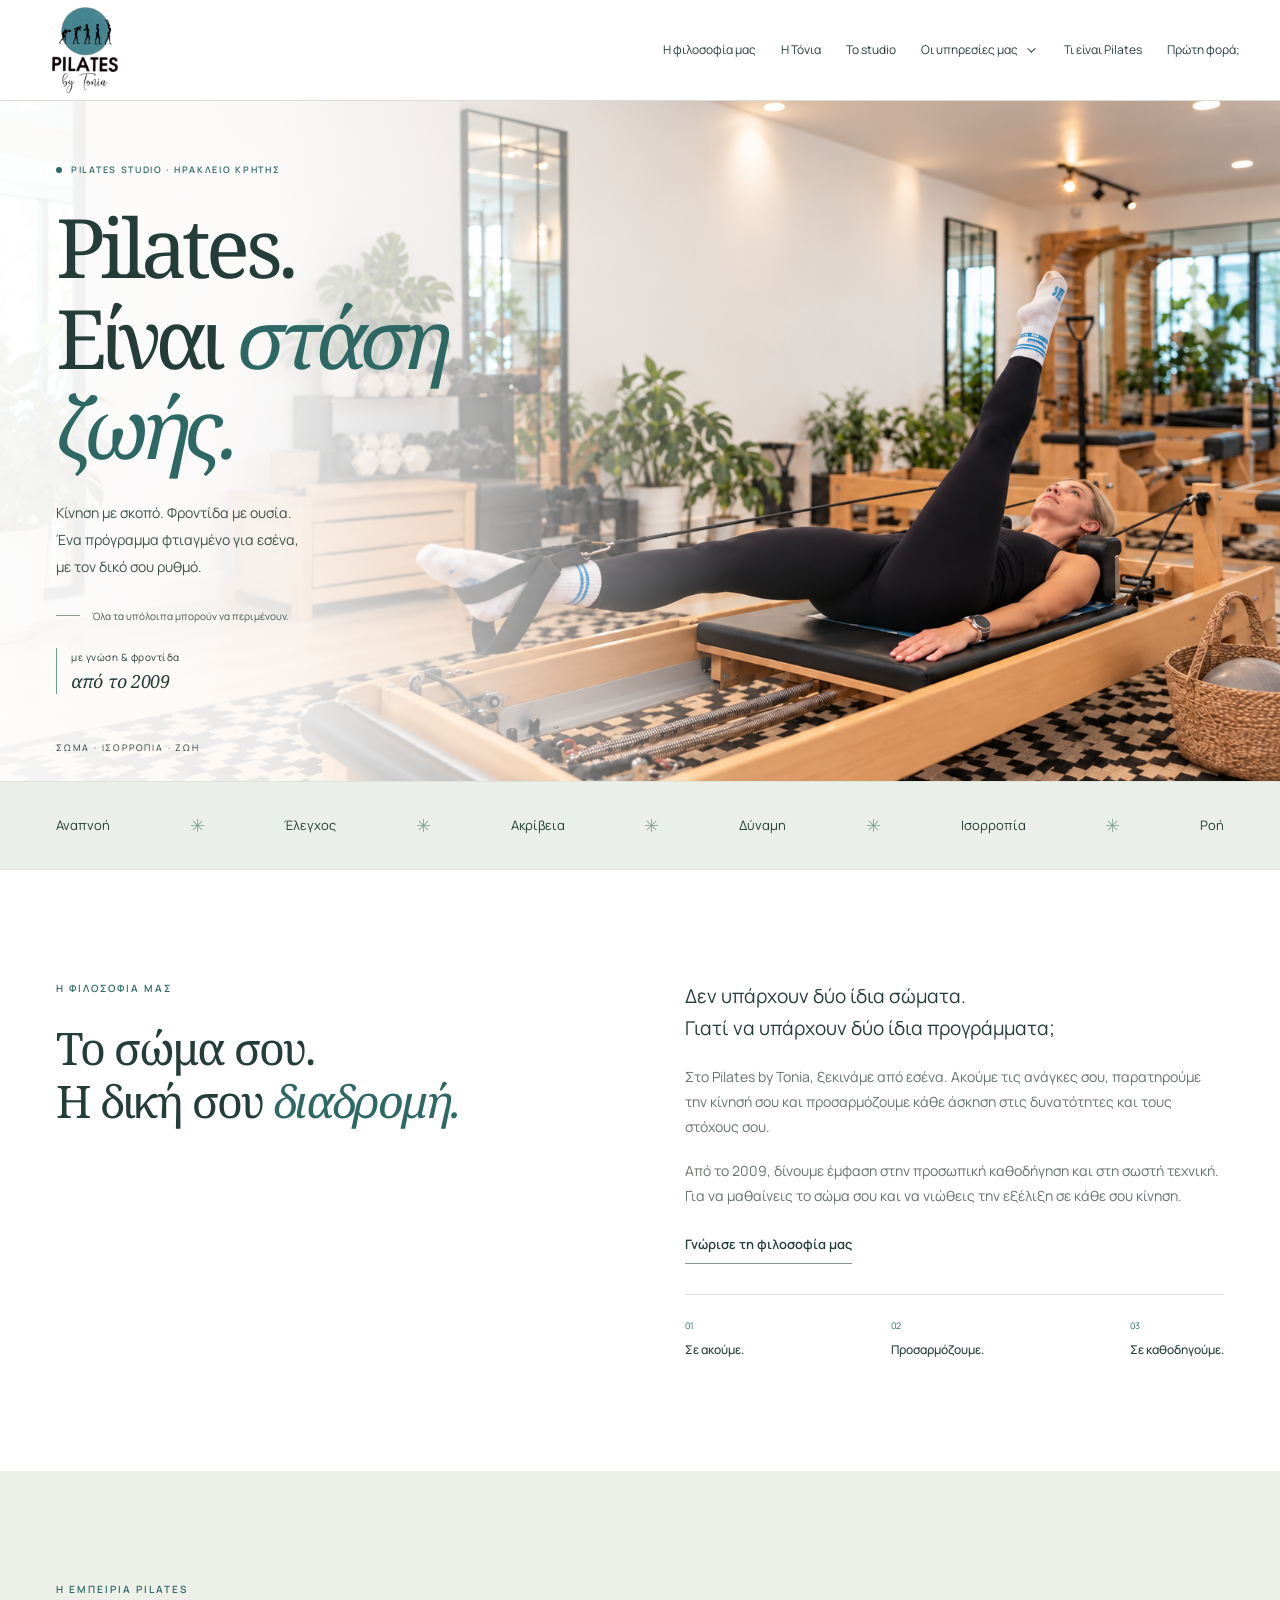
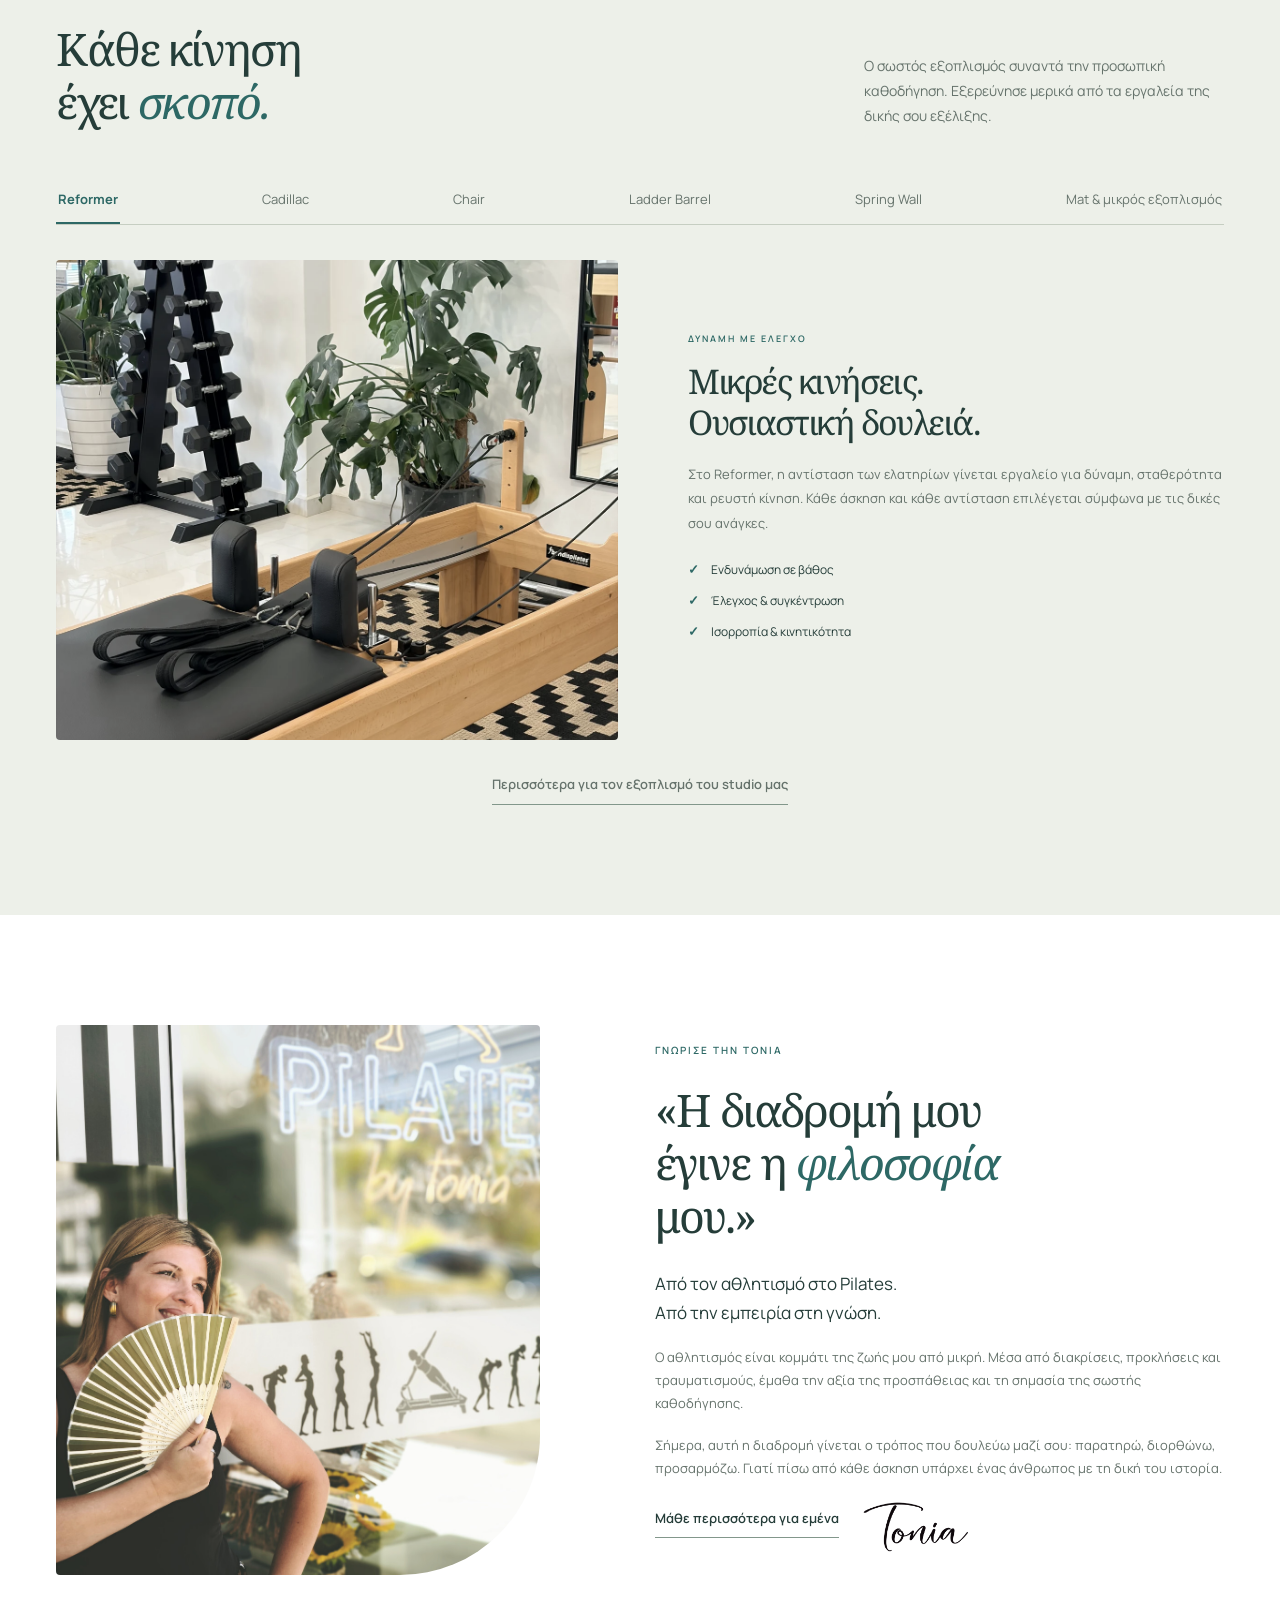
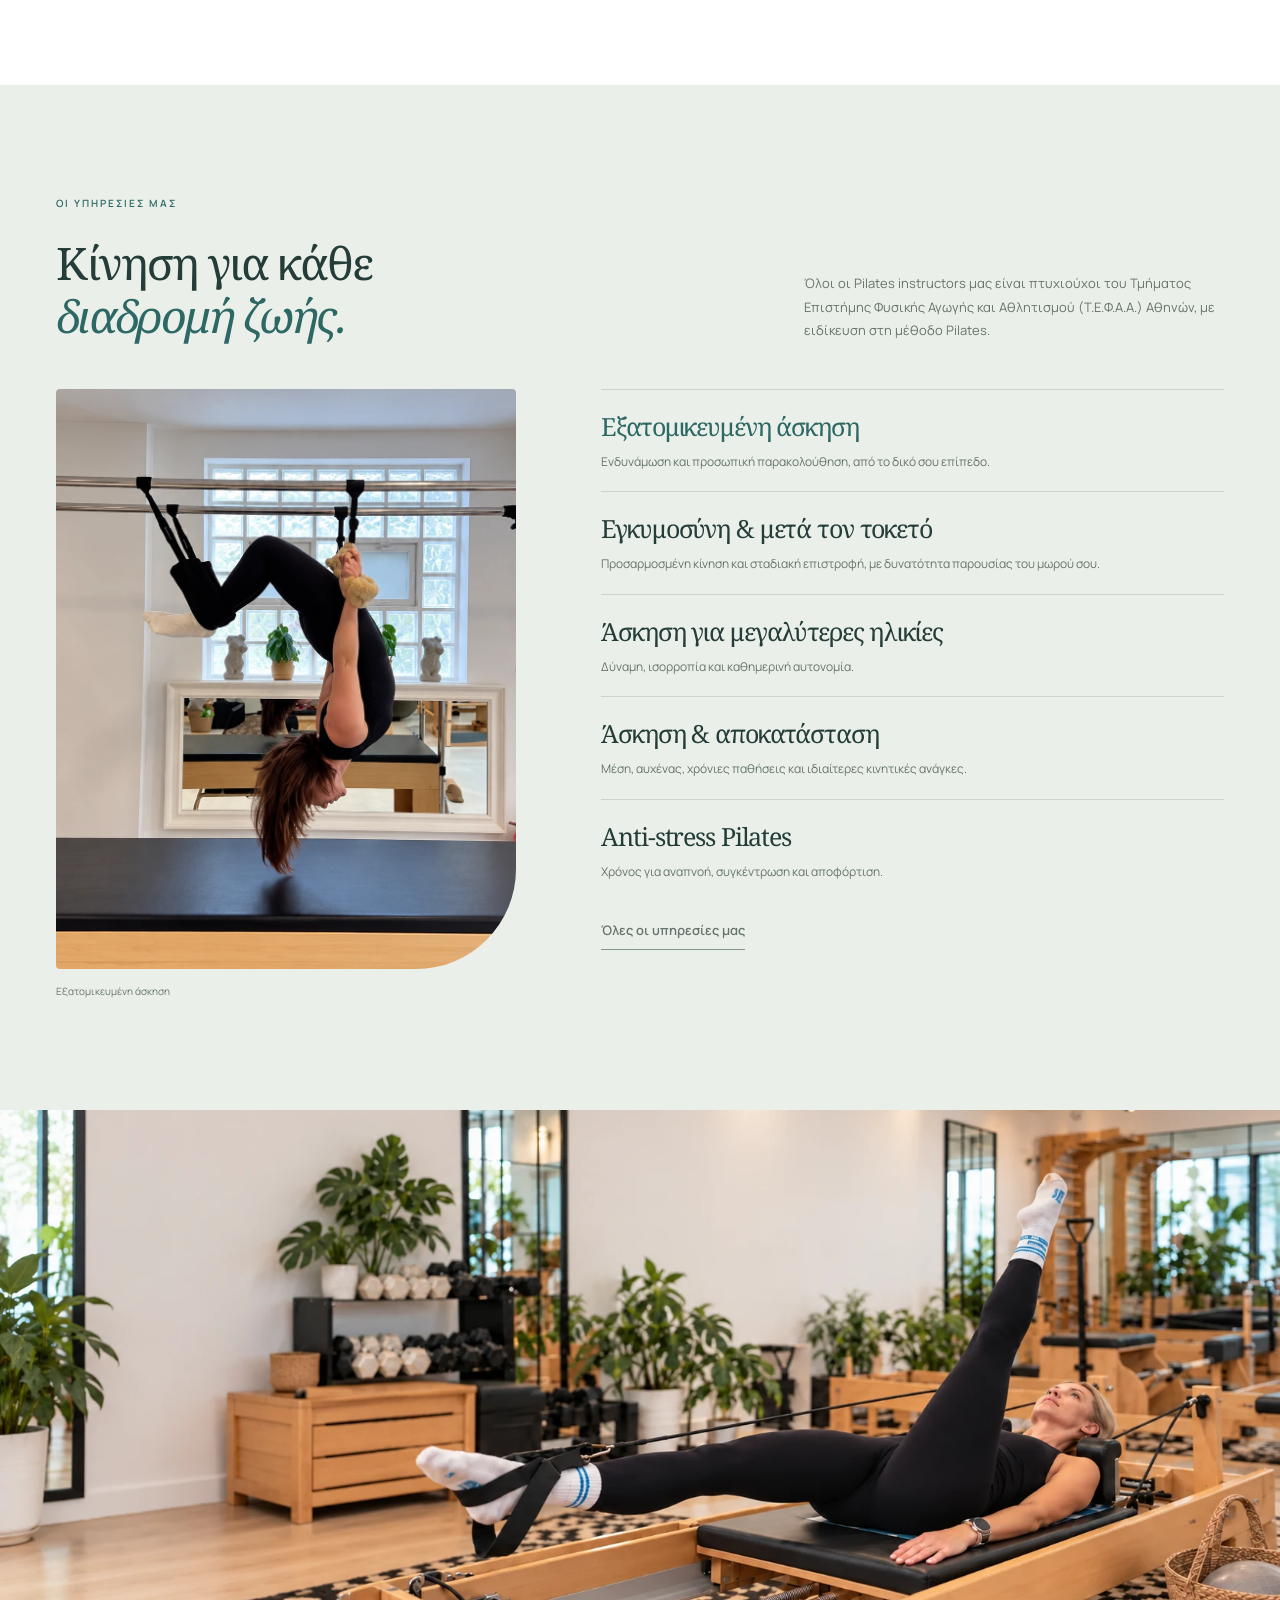
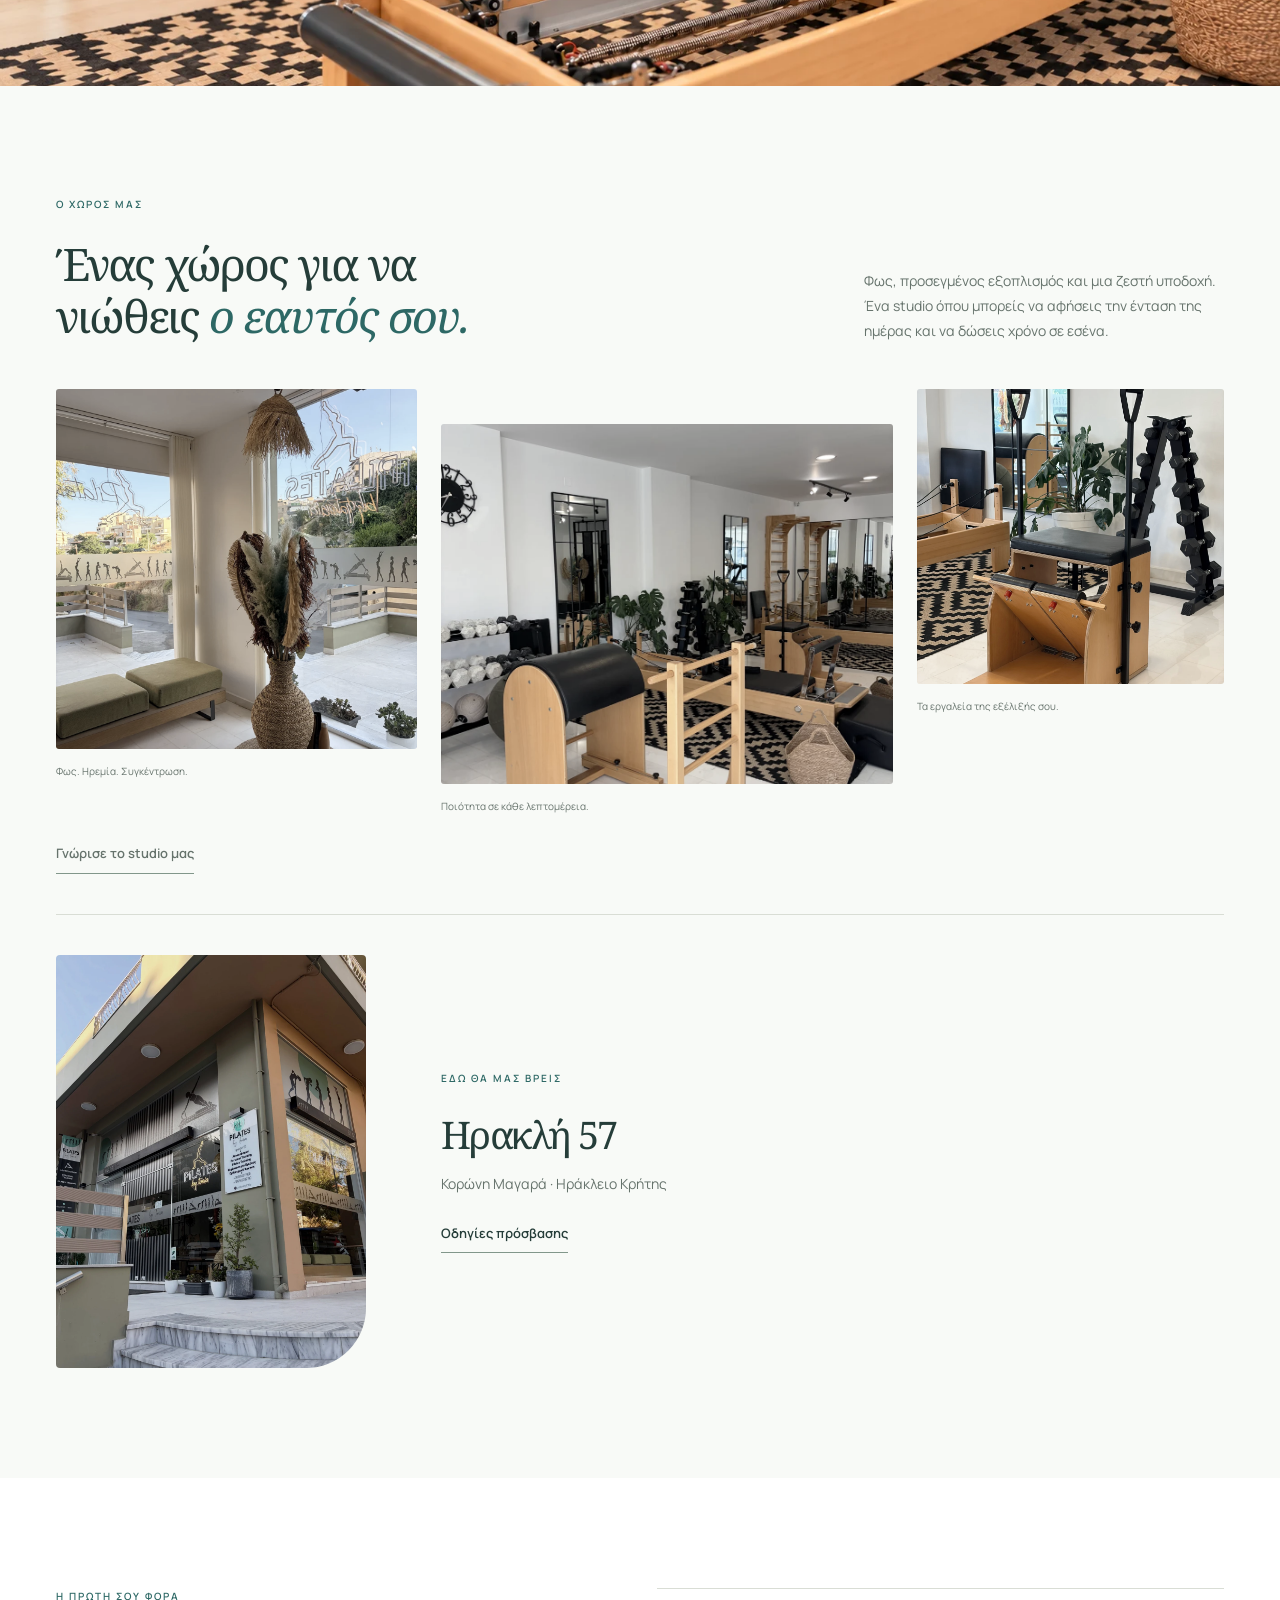
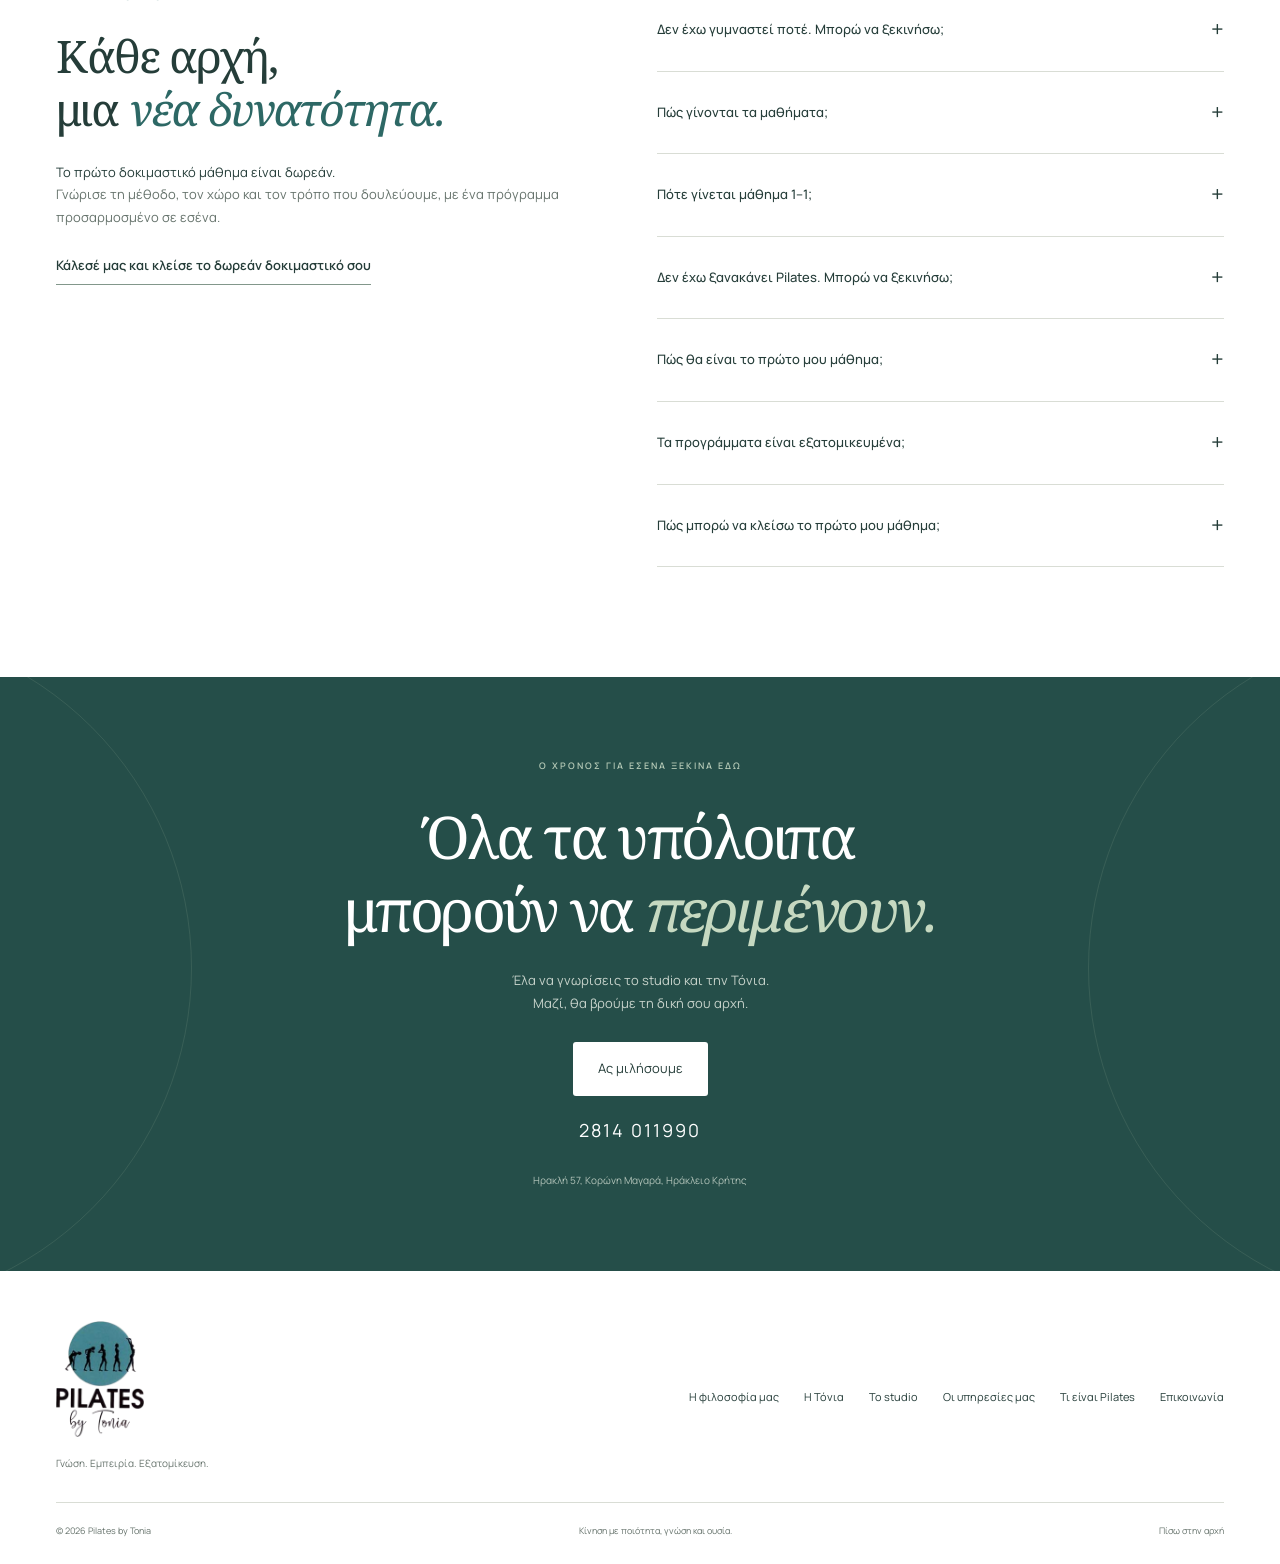
==== commit c9f4f860: "Reorder faqw and have none pre-open" ====
--- a/index-original.html
+++ b/index-original.html
@@ -40,7 +40,7 @@
 <p class="section-more"><a class="text-link" href="services.html">Όλες οι υπηρεσίες μας</a></p>
 </div></div></div></section>
 <figure class="studio-scroll-divider" data-scroll-divider><img src="assets/studio-divider.webp" alt="Ο χώρος του Pilates by Tonia" loading="lazy"></figure><section id="studio" class="studio section"><div class="wrap"><div class="section-heading"><div><p class="eyebrow">Ο ΧΩΡΟΣ ΜΑΣ</p><h2>Ένας χώρος για να<br>νιώθεις <em>ο εαυτός σου.</em></h2></div><p>Φως, προσεγμένος εξοπλισμός και μια ζεστή υποδοχή.<br>Ένα studio όπου μπορείς να αφήσεις την ένταση της ημέρας και να δώσεις χρόνο σε εσένα.</p></div><div class="studio-gallery"><figure><img src="assets/studio.webp" alt="Φωτεινή γωνιά του studio με μεγάλα παράθυρα και εξοπλισμό Pilates" width="900" height="1200" loading="lazy"><figcaption>Φως. Ηρεμία. Συγκέντρωση.</figcaption></figure><figure><img src="assets/studio-wide.webp" alt="Ο εσωτερικός χώρος του Pilates by Tonia με ξύλινο εξοπλισμό και φυτά" width="1000" height="1333" loading="lazy"><figcaption>Ποιότητα σε κάθε λεπτομέρεια.</figcaption></figure><figure><img src="assets/pilates-chair.webp" alt="Η ξύλινη Pilates Chair στον χώρο του studio" width="1200" height="1600" loading="lazy"><figcaption>Τα εργαλεία της εξέλιξής σου.</figcaption></figure></div><p class="section-more"><a class="text-link" href="studio.html">Γνώρισε το studio μας</a></p><div class="studio-arrival"><figure><img src="assets/studio-exterior.webp" alt="Η πρόσοψη και η είσοδος του Pilates by Tonia στην Ηρακλή 57" width="1200" height="1600" loading="lazy"></figure><div><p class="eyebrow">ΕΔΩ ΘΑ ΜΑΣ ΒΡΕΙΣ</p><h3>Ηρακλή 57</h3><p>Κορώνη Μαγαρά · Ηράκλειο Κρήτης</p><a class="text-link" href="https://www.google.com/maps/search/?api=1&query=Pilates+by+Tonia+%CE%97%CF%81%CE%B1%CE%BA%CE%BB%CE%AE+57+%CE%97%CF%81%CE%AC%CE%BA%CE%BB%CE%B5%CE%B9%CE%BF" target="_blank" rel="noopener noreferrer">Οδηγίες πρόσβασης</a></div></div></div></section>
-<section id="first-visit" class="section wrap first-visit"><div><p class="eyebrow">Η ΠΡΩΤΗ ΣΟΥ ΦΟΡΑ</p><h2>Κάθε αρχή,<br>μια <em>νέα δυνατότητα.</em></h2><p class="lead">Το πρώτο δοκιμαστικό μάθημα είναι δωρεάν.</p><p>Γνώρισε τη μέθοδο, τον χώρο και τον τρόπο που δουλεύουμε, με ένα πρόγραμμα προσαρμοσμένο σε εσένα.</p><a class="text-link section-more" href="tel:+302814011990">Κάλεσέ μας και κλείσε το δωρεάν δοκιμαστικό σου</a></div><div class="faq"><details><summary>Δεν έχω γυμναστεί ποτέ. Μπορώ να ξεκινήσω;<span aria-hidden="true">+</span></summary><p>Ναι. Δεν χρειάζεται να είσαι ήδη δυνατός ή ευλύγιστος. Ξεκινάμε από το δικό σου επίπεδο, με απλές κινήσεις και χρόνο για να τις μάθεις. Δουλεύουμε σταδιακά στη δύναμη, στην κινητικότητα και στην καλύτερη στάση του σώματος, χωρίς πίεση να ακολουθήσεις τον ρυθμό κάποιου άλλου.</p></details><details open><summary>Πώς γίνονται τα μαθήματα;<span aria-hidden="true">+</span></summary><p>Δουλεύουμε σε small group personal: ένας Pilates instructor καθοδηγεί ένα μικρό τμήμα έως 5 ατόμων. Κάθε ασκούμενος έχει το δικό του ασκησιολόγιο, σύμφωνα με τις ανάγκες, τις δυνατότητες και τους στόχους του.</p></details><details><summary>Πότε γίνεται μάθημα 1–1;<span aria-hidden="true">+</span></summary><p>Σε ειδικές περιπτώσεις, το μάθημα γίνεται personal, ένας instructor με έναν ασκούμενο, κατόπιν συνεννόησης. Το studio διαθέτει έναν ενιαίο χώρο: παράλληλα μπορεί άλλος instructor να καθοδηγεί ένα μικρό τμήμα, με προσωπικό ασκησιολόγιο για κάθε άτομο.</p></details><details><summary>Δεν έχω ξανακάνει Pilates. Μπορώ να ξεκινήσω;<span aria-hidden="true">+</span></summary><p>Φυσικά. Ξεκινάμε από το δικό σου επίπεδο και δουλεύουμε μαζί στη σωστή τεχνική, την αναπνοή και τον έλεγχο. Το πρόγραμμά σου προσαρμόζεται σε εσένα, είτε είναι το πρώτο σου μάθημα είτε έχεις ήδη εμπειρία.</p></details><details><summary>Πώς θα είναι το πρώτο μου μάθημα;<span aria-hidden="true">+</span></summary><p>Το πρώτο δοκιμαστικό μάθημα είναι δωρεάν. Έλα λίγο νωρίτερα για να γνωρίσεις τον χώρο και να συζητήσουμε τους στόχους σου, τυχόν τραυματισμούς ή ό,τι σε απασχολεί. Θα σε καθοδηγούμε βήμα βήμα, με έμφαση στην αναπνοή και στην ποιότητα της κίνησης.</p></details><details><summary>Τα προγράμματα είναι εξατομικευμένα;<span aria-hidden="true">+</span></summary><p>Ναι. Η προσωπική προσέγγιση είναι η βάση της δουλειάς μας. Οι ασκήσεις και ο εξοπλισμός επιλέγονται με βάση τις ανάγκες, τις δυνατότητες και τους στόχους σου, με συνεχή παρακολούθηση και καθοδήγηση.</p></details><details><summary>Πώς μπορώ να κλείσω το πρώτο μου μάθημα;<span aria-hidden="true">+</span></summary><p>Κάλεσέ μας στο <a href="tel:+302814011990">2814 011990</a> για να συζητήσουμε τις ανάγκες σου, τις διαθέσιμες ώρες και τις πληροφορίες για τα μαθήματα.</p></details></div></section>
+<section id="first-visit" class="section wrap first-visit"><div><p class="eyebrow">Η ΠΡΩΤΗ ΣΟΥ ΦΟΡΑ</p><h2>Κάθε αρχή,<br>μια <em>νέα δυνατότητα.</em></h2><p class="lead">Το πρώτο δοκιμαστικό μάθημα είναι δωρεάν.</p><p>Γνώρισε τη μέθοδο, τον χώρο και τον τρόπο που δουλεύουμε, με ένα πρόγραμμα προσαρμοσμένο σε εσένα.</p><a class="text-link section-more" href="tel:+302814011990">Κάλεσέ μας και κλείσε το δωρεάν δοκιμαστικό σου</a></div><div class="faq"><details><summary>Δεν έχω γυμναστεί ποτέ. Μπορώ να ξεκινήσω;<span aria-hidden="true">+</span></summary><p>Ναι. Δεν χρειάζεται να είσαι ήδη δυνατός ή ευλύγιστος. Ξεκινάμε από το δικό σου επίπεδο, με απλές κινήσεις και χρόνο για να τις μάθεις. Δουλεύουμε σταδιακά στη δύναμη, στην κινητικότητα και στην καλύτερη στάση του σώματος, χωρίς πίεση να ακολουθήσεις τον ρυθμό κάποιου άλλου.</p></details><details><summary>Πώς γίνονται τα μαθήματα;<span aria-hidden="true">+</span></summary><p>Δουλεύουμε σε small group personal: ένας Pilates instructor καθοδηγεί ένα μικρό τμήμα έως 5 ατόμων. Κάθε ασκούμενος έχει το δικό του ασκησιολόγιο, σύμφωνα με τις ανάγκες, τις δυνατότητες και τους στόχους του.</p></details><details><summary>Πότε γίνεται μάθημα 1–1;<span aria-hidden="true">+</span></summary><p>Σε ειδικές περιπτώσεις, το μάθημα γίνεται personal, ένας instructor με έναν ασκούμενο, κατόπιν συνεννόησης. Το studio διαθέτει έναν ενιαίο χώρο: παράλληλα μπορεί άλλος instructor να καθοδηγεί ένα μικρό τμήμα, με προσωπικό ασκησιολόγιο για κάθε άτομο.</p></details><details><summary>Δεν έχω ξανακάνει Pilates. Μπορώ να ξεκινήσω;<span aria-hidden="true">+</span></summary><p>Φυσικά. Ξεκινάμε από το δικό σου επίπεδο και δουλεύουμε μαζί στη σωστή τεχνική, την αναπνοή και τον έλεγχο. Το πρόγραμμά σου προσαρμόζεται σε εσένα, είτε είναι το πρώτο σου μάθημα είτε έχεις ήδη εμπειρία.</p></details><details><summary>Πώς θα είναι το πρώτο μου μάθημα;<span aria-hidden="true">+</span></summary><p>Το πρώτο δοκιμαστικό μάθημα είναι δωρεάν. Έλα λίγο νωρίτερα για να γνωρίσεις τον χώρο και να συζητήσουμε τους στόχους σου, τυχόν τραυματισμούς ή ό,τι σε απασχολεί. Θα σε καθοδηγούμε βήμα βήμα, με έμφαση στην αναπνοή και στην ποιότητα της κίνησης.</p></details><details><summary>Τα προγράμματα είναι εξατομικευμένα;<span aria-hidden="true">+</span></summary><p>Ναι. Η προσωπική προσέγγιση είναι η βάση της δουλειάς μας. Οι ασκήσεις και ο εξοπλισμός επιλέγονται με βάση τις ανάγκες, τις δυνατότητες και τους στόχους σου, με συνεχή παρακολούθηση και καθοδήγηση.</p></details><details><summary>Πώς μπορώ να κλείσω το πρώτο μου μάθημα;<span aria-hidden="true">+</span></summary><p>Κάλεσέ μας στο <a href="tel:+302814011990">2814 011990</a> για να συζητήσουμε τις ανάγκες σου, τις διαθέσιμες ώρες και τις πληροφορίες για τα μαθήματα.</p></details></div></section>
 <section class="contact" id="contact"><div class="wrap contact-inner"><p class="eyebrow">Ο ΧΡΟΝΟΣ ΓΙΑ ΕΣΕΝΑ ΞΕΚΙΝΑ ΕΔΩ</p><h2>Όλα τα υπόλοιπα<br>μπορούν να <em>περιμένουν.</em></h2><p>Έλα να γνωρίσεις το studio και την Τόνια.<br>Μαζί, θα βρούμε τη δική σου αρχή.</p><a class="button light" href="tel:+302814011990">Ας μιλήσουμε</a><a class="contact-number" href="tel:+302814011990">2814 011990</a><div class="contact-location">Ηρακλή 57, Κορώνη Μαγαρά, Ηράκλειο Κρήτης</div></div></section>
 </main>
 <footer class="wrap footer"><div><a href="index.html" class="footer-brand" aria-label="Pilates by Tonia — Αρχική"><img src="assets/logo.png" alt="Pilates by Tonia" width="100" height="131" loading="lazy"></a><p>Γνώση. Εμπειρία. Εξατομίκευση.</p></div><div class="footer-links"><a href="philosophy.html">Η φιλοσοφία μας</a><a href="tonia.html">Η Τόνια</a><a href="studio.html">Το studio</a><a href="services.html">Οι υπηρεσίες μας</a><a href="pilates.html">Τι είναι Pilates</a><a href="index.html#contact">Επικοινωνία</a></div><div class="footer-bottom"><span>© <span id="year">2026</span> Pilates by Tonia</span><span>Κίνηση με ποιότητα, γνώση και ουσία.</span><a href="#">Πίσω στην αρχή</a></div></footer>
